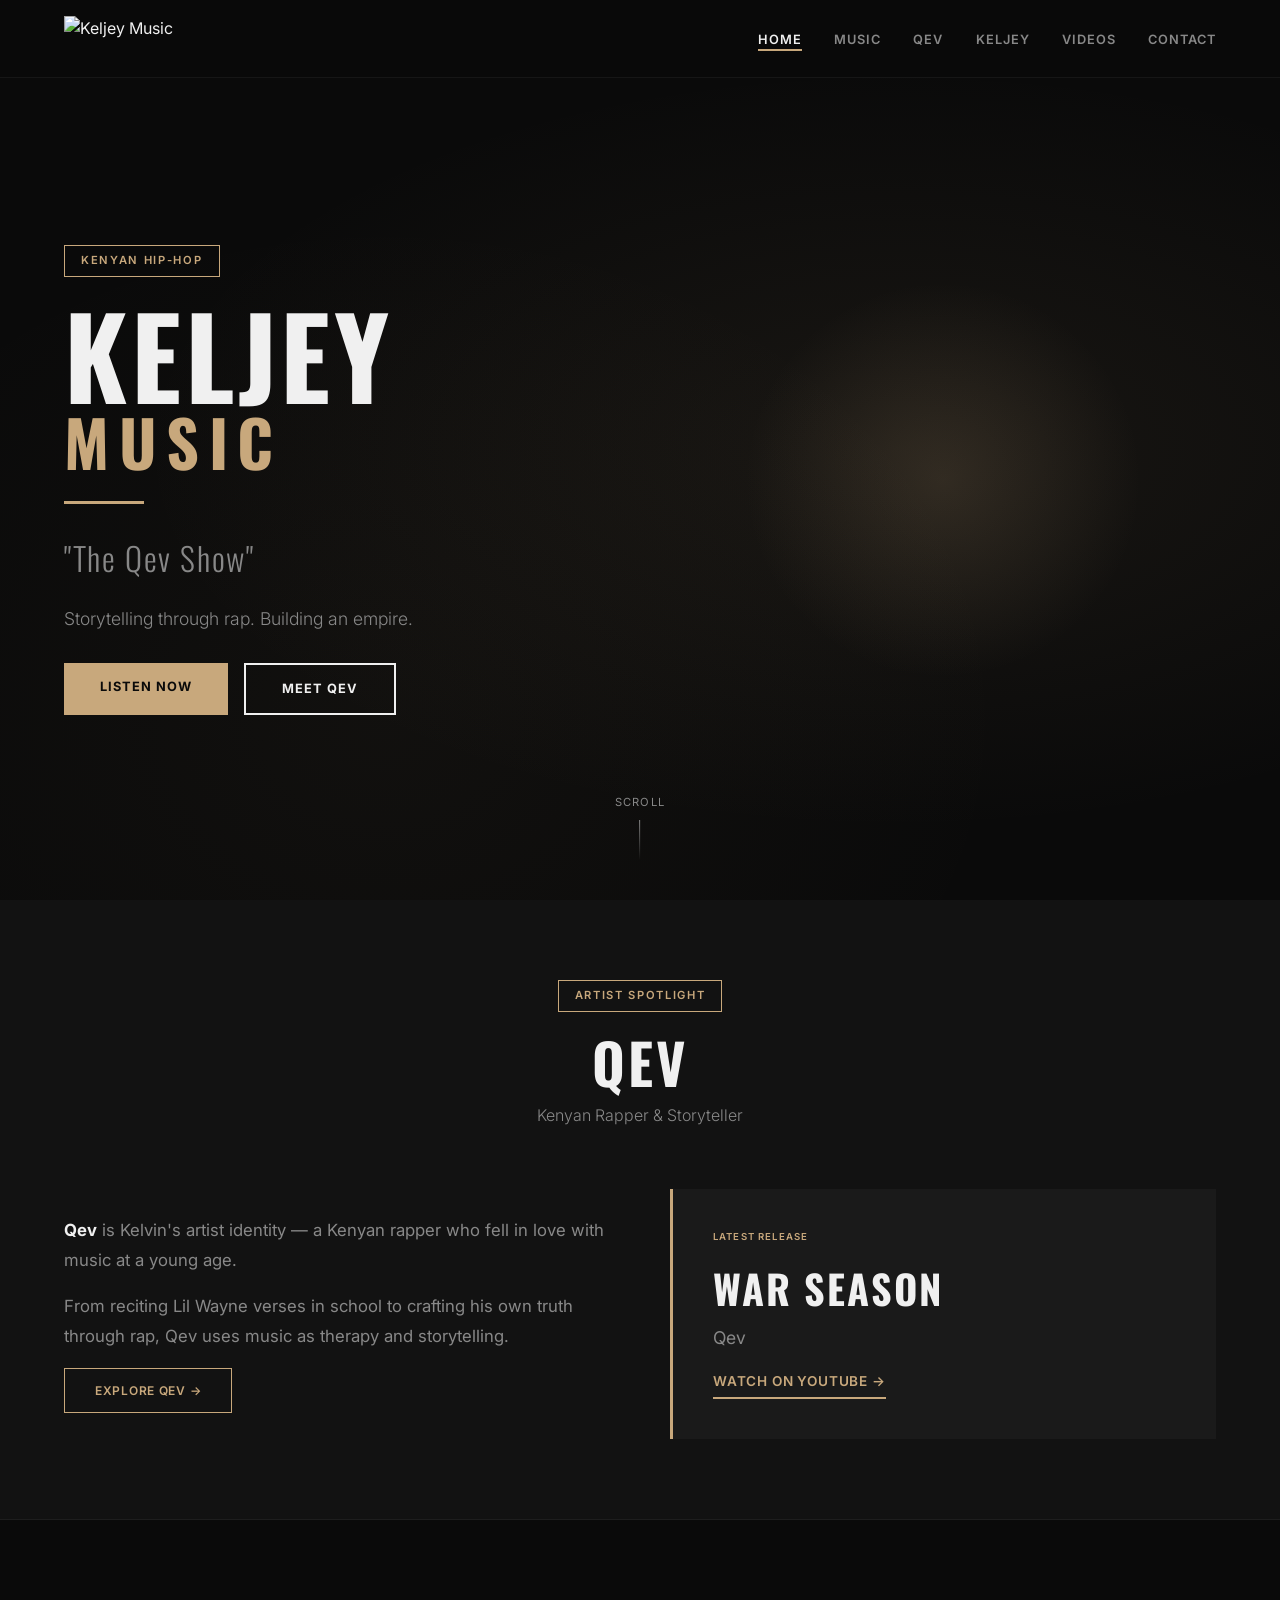
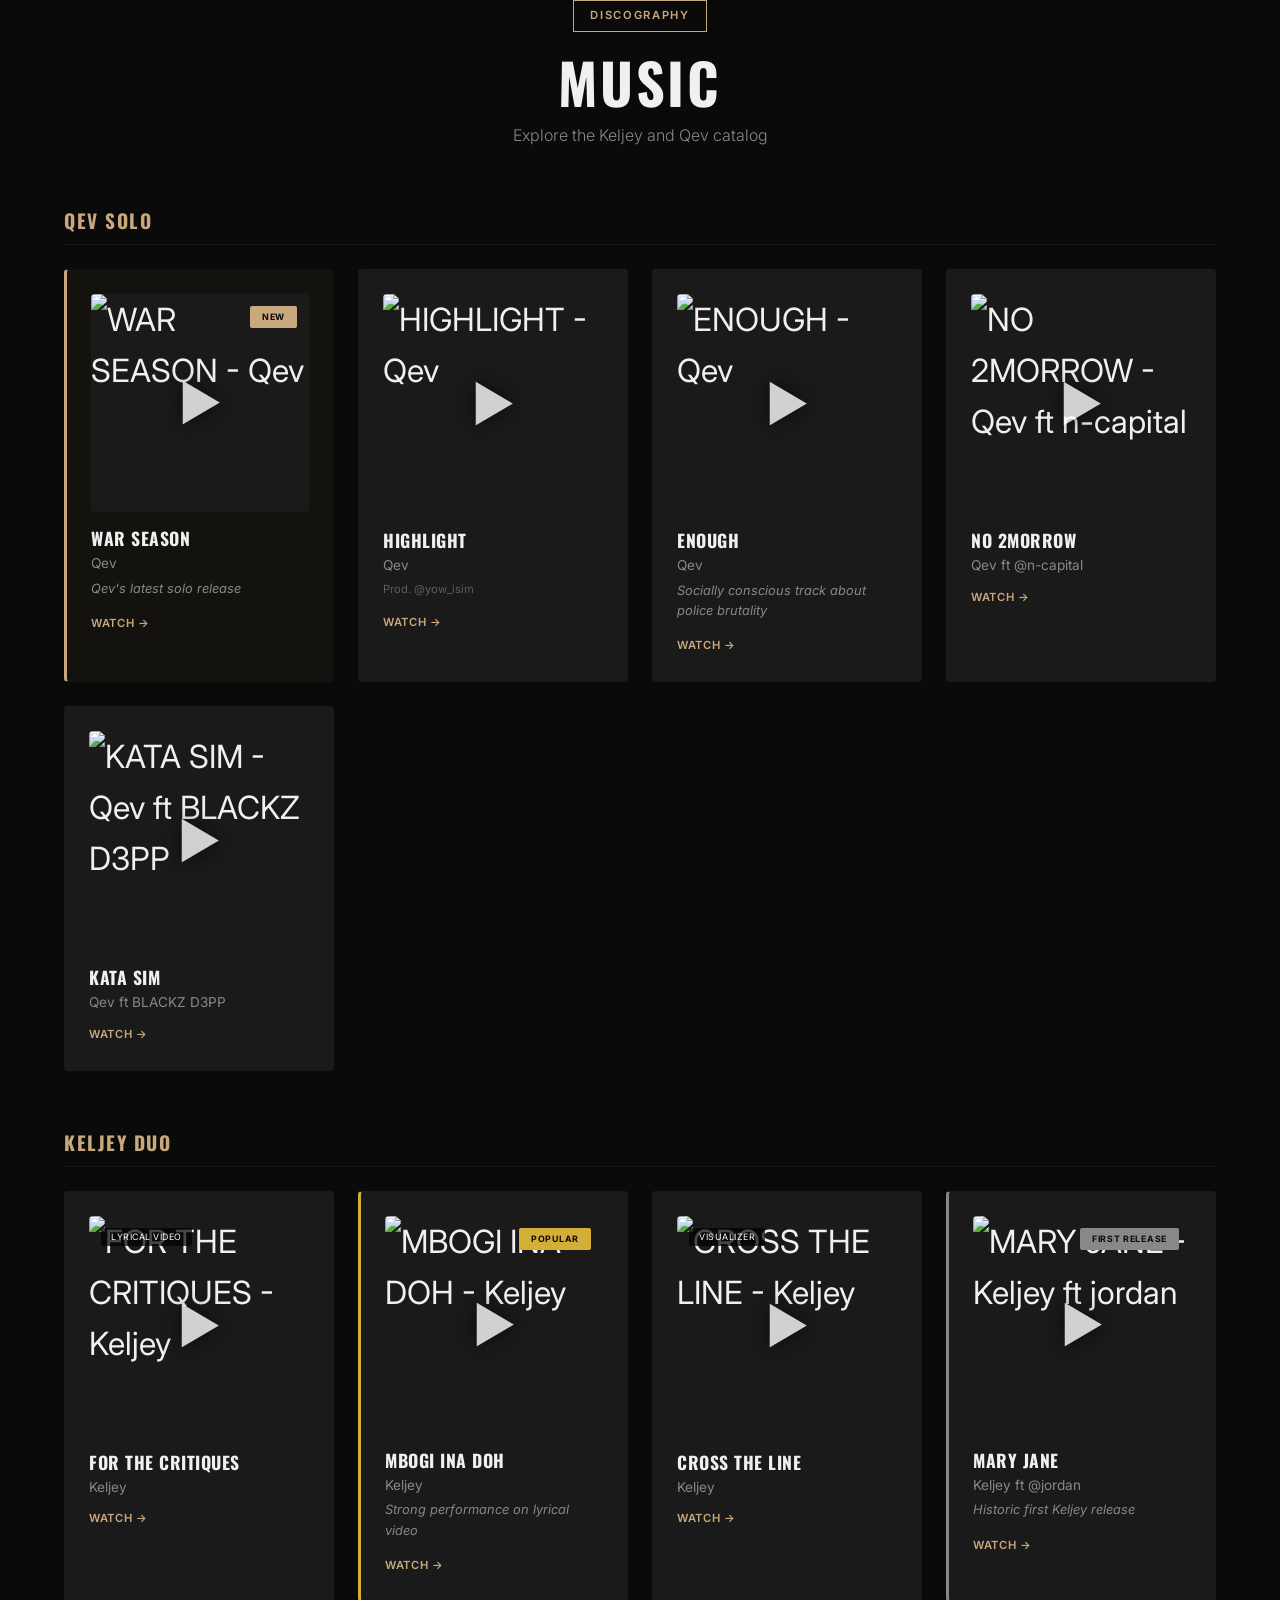
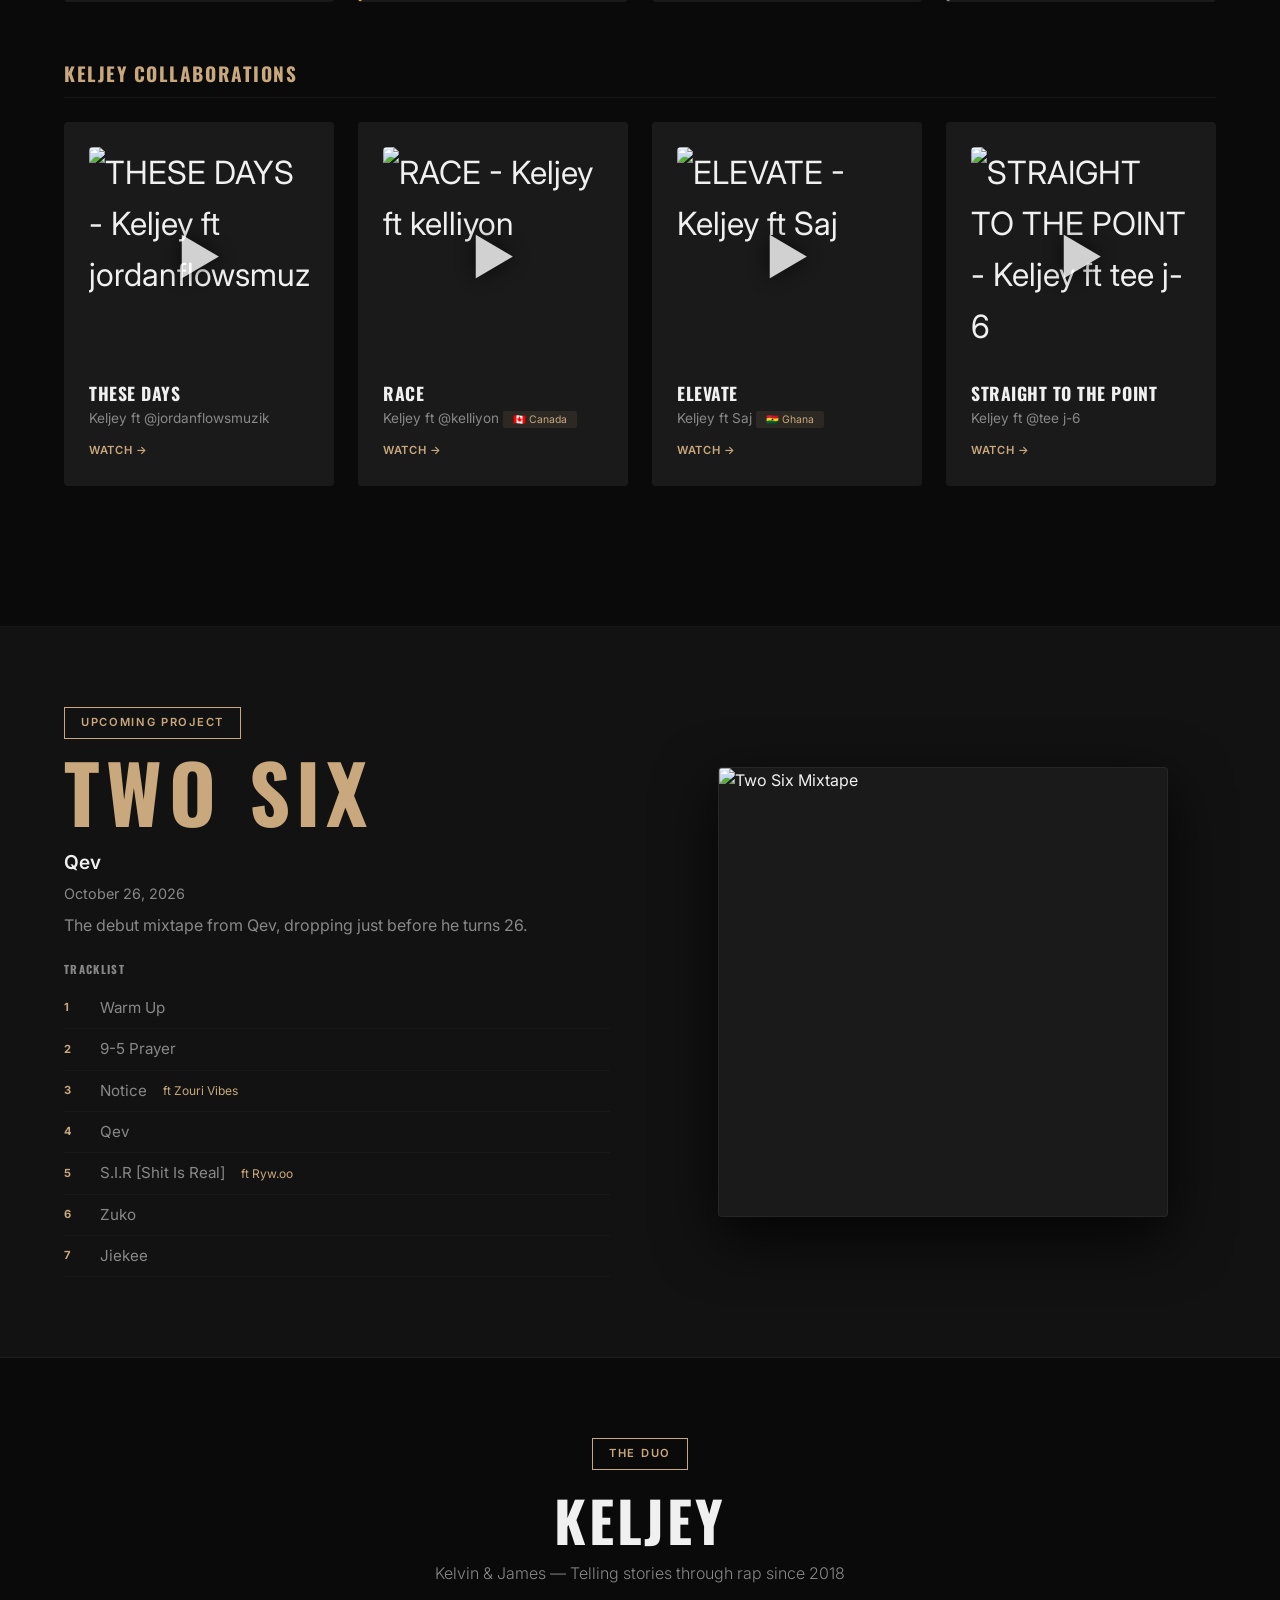
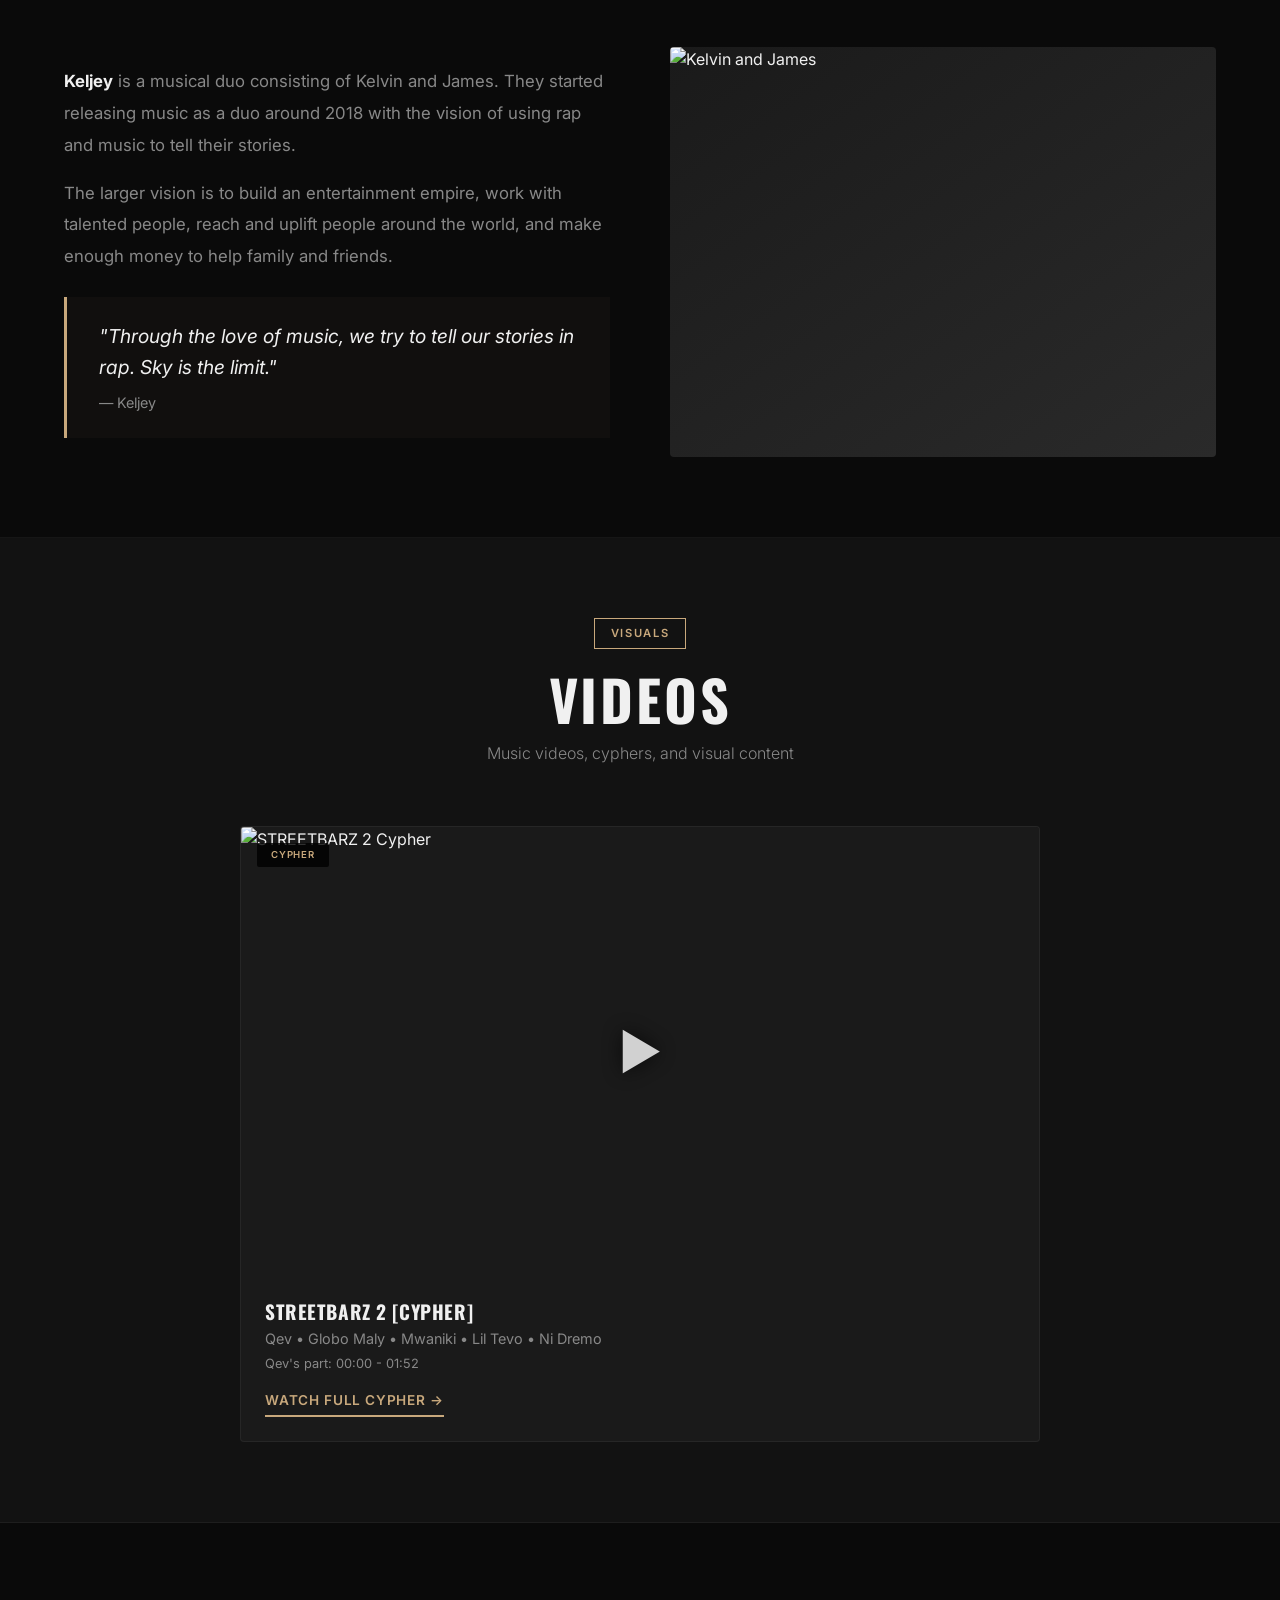
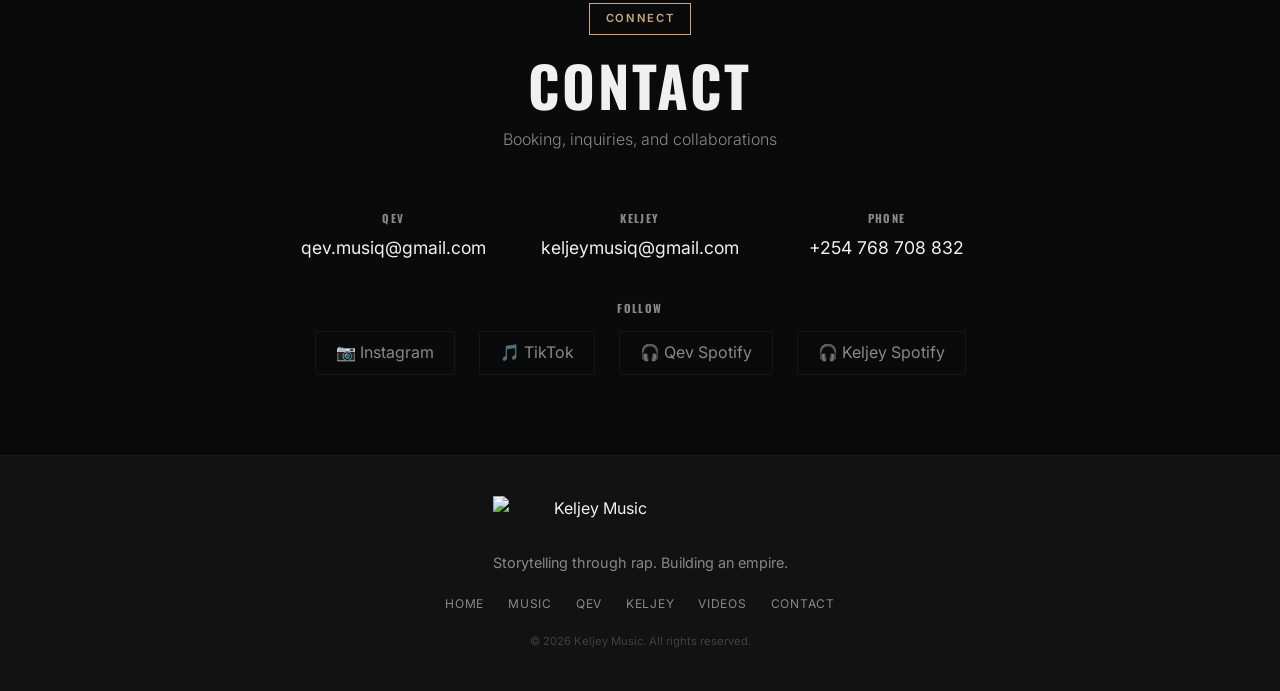
==== index.html @ c1f77cf1 "Fix all image paths with correct filenames" ====
<!DOCTYPE html>
<html lang="en">
<head>
    <meta charset="UTF-8">
    <meta name="viewport" content="width=device-width, initial-scale=1.0">
    <title>Keljey Music — Kenyan Hip-Hop Duo | Official Website</title>
    <meta name="description" content="Keljey Music is a Kenyan hip-hop duo telling stories through rap. Discover Qev, Two Six mixtape, music videos, and the official Keljey catalog.">
    <link rel="canonical" href="https://keljeymusic.com/">
    <meta property="og:title" content="Keljey Music — Kenyan Hip-Hop Duo">
    <meta property="og:description" content="Official website of Keljey Music. Discover Qev, Two Six, and the Keljey catalog.">
    <meta property="og:url" content="https://keljeymusic.com/">
    <meta property="og:type" content="website">
    <meta property="og:site_name" content="Keljey Music">
    <meta name="twitter:card" content="summary_large_image">
    <meta name="twitter:title" content="Keljey Music — Kenyan Hip-Hop Duo">
    <meta name="twitter:description" content="Official website of Keljey Music. Discover Qev, Two Six, and the Keljey catalog.">
    <script type="application/ld+json">
    {
        "@context": "https://schema.org",
        "@type": "MusicGroup",
        "name": "Keljey",
        "description": "Kenyan musical duo telling stories through rap music.",
        "member": [
            {
                "@type": "Person",
                "name": "Qev",
                "url": "https://keljeymusic.com/qev/"
            }
        ],
        "url": "https://keljeymusic.com/",
        "sameAs": [
            "https://www.instagram.com/thatskel.vin/",
            "https://www.tiktok.com/@thats.qev"
        ],
        "genre": ["Hip-Hop", "Rap"],
        "foundingDate": "2018",
        "foundingLocation": "Kenya"
    }
    </script>
    <link rel="stylesheet" href="css/style.css">
    <link rel="preconnect" href="https://fonts.googleapis.com">
    <link rel="preconnect" href="https://fonts.gstatic.com" crossorigin>
    <link href="https://fonts.googleapis.com/css2?family=Inter:wght@400;600;700;800;900&family=Oswald:wght@400;600;700&display=swap" rel="stylesheet">
    <style>
        .music-artwork {
            position: relative;
            overflow: hidden;
            aspect-ratio: 1;
            background: var(--dark-gray);
            border-radius: 4px;
        }
        .music-artwork img {
            width: 100%;
            height: 100%;
            object-fit: cover;
            display: block;
        }
        .music-artwork .play-overlay {
            position: absolute;
            top: 50%;
            left: 50%;
            transform: translate(-50%, -50%);
            font-size: 3rem;
            color: white;
            opacity: 0.8;
            text-shadow: 0 0 20px rgba(0,0,0,0.8);
            transition: opacity 0.3s;
            pointer-events: none;
        }
        .music-item:hover .play-overlay {
            opacity: 1;
        }
        .music-item .tag-on-image {
            position: absolute;
            top: 12px;
            left: 12px;
            background: rgba(0,0,0,0.7);
            color: #fff;
            padding: 2px 10px;
            font-size: 0.55rem;
            border-radius: 2px;
            text-transform: uppercase;
            letter-spacing: 0.06em;
        }
        .music-artwork .badge {
            position: absolute;
            top: 12px;
            right: 12px;
            font-size: 0.55rem;
            text-transform: uppercase;
            letter-spacing: 0.08em;
            padding: 4px 12px;
            font-weight: 700;
            border-radius: 2px;
        }
        .badge-new { background: var(--accent); color: var(--black); }
        .badge-popular { background: var(--gold); color: var(--black); }
        .badge-historic { background: var(--light-gray); color: var(--black); }
        .video-thumbnail {
            position: relative;
            aspect-ratio: 16/9;
            overflow: hidden;
            background: var(--dark-gray);
        }
        .video-thumbnail img {
            width: 100%;
            height: 100%;
            object-fit: cover;
            display: block;
        }
        .video-thumbnail .play-icon {
            position: absolute;
            top: 50%;
            left: 50%;
            transform: translate(-50%, -50%);
            font-size: 3rem;
            color: white;
            opacity: 0.8;
            text-shadow: 0 0 20px rgba(0,0,0,0.8);
        }
        .logo-image {
            height: 45px;
            max-width: 200px;
            object-fit: contain;
        }
        .footer-logo {
            height: 45px;
            max-width: 200px;
            object-fit: contain;
            margin-bottom: 10px;
        }
        .photo-fit {
            width: 100%;
            height: 100%;
            object-fit: cover;
            display: block;
        }
        .artwork-cover {
            width: 100%;
            height: 100%;
            object-fit: cover;
            display: block;
        }
    </style>
</head>
<body>
    <nav class="main-nav" role="navigation" aria-label="Main navigation">
        <div class="nav-container">
            <div class="nav-logo">
                <a href="/" aria-label="Keljey Music Home">
                    <img src="assets/images/1000023538.jpg" alt="Keljey Music" class="logo-image">
                </a>
            </div>
            <button class="nav-toggle" aria-label="Toggle navigation menu" aria-expanded="false">
                <span class="hamburger"></span>
            </button>
            <ul class="nav-menu">
                <li><a href="/" class="active">Home</a></li>
                <li><a href="#music">Music</a></li>
                <li><a href="qev/">Qev</a></li>
                <li><a href="#keljey">Keljey</a></li>
                <li><a href="#videos">Videos</a></li>
                <li><a href="#contact">Contact</a></li>
            </ul>
        </div>
    </nav>

    <section class="hero" id="home">
        <div class="hero-content">
            <div class="hero-text">
                <div class="hero-badge">KENYAN HIP-HOP</div>
                <h1 class="hero-title">
                    <span class="highlight">KELJEY</span>
                    <span class="hero-sub">MUSIC</span>
                </h1>
                <div class="hero-divider"></div>
                <p class="hero-tagline">"The Qev Show"</p>
                <p class="hero-description">Storytelling through rap. Building an empire.</p>
                <div class="hero-cta">
                    <a href="#music" class="btn-primary">Listen Now</a>
                    <a href="qev/" class="btn-secondary">Meet Qev</a>
                </div>
            </div>
            <div class="hero-visual">
                <div class="hero-glow"></div>
            </div>
        </div>
        <div class="hero-scroll">
            <span>Scroll</span>
            <div class="scroll-line"></div>
        </div>
    </section>

    <section class="section qev-intro" id="qev-intro">
        <div class="container">
            <div class="section-header">
                <span class="section-tag">Artist Spotlight</span>
                <h2>Qev</h2>
                <p class="section-subtitle">Kenyan Rapper & Storyteller</p>
            </div>
            <div class="qev-grid">
                <div class="qev-info">
                    <div class="qev-bio">
                        <p><strong>Qev</strong> is Kelvin's artist identity — a Kenyan rapper who fell in love with music at a young age.</p>
                        <p>From reciting Lil Wayne verses in school to crafting his own truth through rap, Qev uses music as therapy and storytelling.</p>
                        <a href="qev/" class="btn-outline">Explore Qev →</a>
                    </div>
                </div>
                <div class="qev-highlight">
                    <div class="latest-release-badge">Latest Release</div>
                    <div class="release-card">
                        <div class="release-title">WAR SEASON</div>
                        <div class="release-artist">Qev</div>
                        <a href="https://youtu.be/y8o4rkkMbqg?si=Bnepzq2V4LXeXHEO" target="_blank" rel="noopener noreferrer" class="btn-watch">Watch on YouTube →</a>
                    </div>
                </div>
            </div>
        </div>
    </section>

    <section class="section music-catalogue" id="music">
        <div class="container">
            <div class="section-header">
                <span class="section-tag">Discography</span>
                <h2>Music</h2>
                <p class="section-subtitle">Explore the Keljey and Qev catalog</p>
            </div>

            <!-- Qev Solo -->
            <div class="music-section">
                <h3 class="music-category">Qev Solo</h3>
                <div class="music-grid">

                    <div class="music-item featured">
                        <div class="music-artwork">
                            <img src="https://img.youtube.com/vi/y8o4rkkMbqg/0.jpg" alt="WAR SEASON - Qev">
                            <span class="badge badge-new">NEW</span>
                            <div class="play-overlay">▶</div>
                        </div>
                        <div class="music-info">
                            <h4>WAR SEASON</h4>
                            <p class="artist">Qev</p>
                            <p class="note">Qev's latest solo release</p>
                            <a href="https://youtu.be/y8o4rkkMbqg?si=Bnepzq2V4LXeXHEO" target="_blank" rel="noopener noreferrer" class="music-link">Watch →</a>
                        </div>
                    </div>

                    <div class="music-item">
                        <div class="music-artwork">
                            <img src="https://img.youtube.com/vi/hDiC22xN50c/0.jpg" alt="HIGHLIGHT - Qev">
                            <div class="play-overlay">▶</div>
                        </div>
                        <div class="music-info">
                            <h4>HIGHLIGHT</h4>
                            <p class="artist">Qev</p>
                            <p class="producer">Prod. @yow_isim</p>
                            <a href="https://youtu.be/hDiC22xN50c?si=8hSWCGb96acB3dKc" target="_blank" rel="noopener noreferrer" class="music-link">Watch →</a>
                        </div>
                    </div>

                    <div class="music-item">
                        <div class="music-artwork">
                            <img src="https://img.youtube.com/vi/WmF27F7JRmg/0.jpg" alt="ENOUGH - Qev">
                            <div class="play-overlay">▶</div>
                        </div>
                        <div class="music-info">
                            <h4>ENOUGH</h4>
                            <p class="artist">Qev</p>
                            <p class="note">Socially conscious track about police brutality</p>
                            <a href="https://youtu.be/WmF27F7JRmg?si=lA7NXHeOxd7rlZ6d" target="_blank" rel="noopener noreferrer" class="music-link">Watch →</a>
                        </div>
                    </div>

                    <div class="music-item">
                        <div class="music-artwork">
                            <img src="https://img.youtube.com/vi/-MJWJr7Y9s0/0.jpg" alt="NO 2MORROW - Qev ft n-capital">
                            <div class="play-overlay">▶</div>
                        </div>
                        <div class="music-info">
                            <h4>NO 2MORROW</h4>
                            <p class="artist">Qev ft @n-capital</p>
                            <a href="https://youtu.be/-MJWJr7Y9s0?si=E8uwTP_WQvjxN9YJ" target="_blank" rel="noopener noreferrer" class="music-link">Watch →</a>
                        </div>
                    </div>

                    <div class="music-item">
                        <div class="music-artwork">
                            <img src="https://img.youtube.com/vi/oUHe5lksZMc/0.jpg" alt="KATA SIM - Qev ft BLACKZ D3PP">
                            <div class="play-overlay">▶</div>
                        </div>
                        <div class="music-info">
                            <h4>KATA SIM</h4>
                            <p class="artist">Qev ft BLACKZ D3PP</p>
                            <a href="https://youtu.be/oUHe5lksZMc?si=hPF_yn6NXdjuBe_B" target="_blank" rel="noopener noreferrer" class="music-link">Watch →</a>
                        </div>
                    </div>
                </div>
            </div>

            <!-- Keljey Duo -->
            <div class="music-section">
                <h3 class="music-category">Keljey Duo</h3>
                <div class="music-grid">

                    <div class="music-item">
                        <div class="music-artwork">
                            <img src="https://img.youtube.com/vi/1_OsVxKasPo/0.jpg" alt="FOR THE CRITIQUES - Keljey">
                            <span class="tag-on-image">Lyrical Video</span>
                            <div class="play-overlay">▶</div>
                        </div>
                        <div class="music-info">
                            <h4>FOR THE CRITIQUES</h4>
                            <p class="artist">Keljey</p>
                            <a href="https://youtu.be/1_OsVxKasPo?si=8EjPUJPyHNtR114M" target="_blank" rel="noopener noreferrer" class="music-link">Watch →</a>
                        </div>
                    </div>

                    <div class="music-item popular">
                        <div class="music-artwork">
                            <img src="https://img.youtube.com/vi/3hCjMI9VdQI/0.jpg" alt="MBOGI INA DOH - Keljey">
                            <span class="badge badge-popular">Popular</span>
                            <div class="play-overlay">▶</div>
                        </div>
                        <div class="music-info">
                            <h4>MBOGI INA DOH</h4>
                            <p class="artist">Keljey</p>
                            <p class="note">Strong performance on lyrical video</p>
                            <a href="https://youtu.be/3hCjMI9VdQI?si=5LHUxyscHiM3NiJL" target="_blank" rel="noopener noreferrer" class="music-link">Watch →</a>
                        </div>
                    </div>

                    <div class="music-item">
                        <div class="music-artwork">
                            <img src="https://img.youtube.com/vi/bw0OYoYA_bQ/0.jpg" alt="CROSS THE LINE - Keljey">
                            <span class="tag-on-image">Visualizer</span>
                            <div class="play-overlay">▶</div>
                        </div>
                        <div class="music-info">
                            <h4>CROSS THE LINE</h4>
                            <p class="artist">Keljey</p>
                            <a href="https://youtu.be/bw0OYoYA_bQ?si=kWFAwG7ierNy4Oat" target="_blank" rel="noopener noreferrer" class="music-link">Watch →</a>
                        </div>
                    </div>

                    <div class="music-item historic">
                        <div class="music-artwork">
                            <img src="https://img.youtube.com/vi/AHFCEgtGrIw/0.jpg" alt="MARY JANE - Keljey ft jordan">
                            <span class="badge badge-historic">First Release</span>
                            <div class="play-overlay">▶</div>
                        </div>
                        <div class="music-info">
                            <h4>MARY JANE</h4>
                            <p class="artist">Keljey ft @jordan</p>
                            <p class="note">Historic first Keljey release</p>
                            <a href="https://youtu.be/AHFCEgtGrIw?si=dpLFVljAsQq585ro" target="_blank" rel="noopener noreferrer" class="music-link">Watch →</a>
                        </div>
                    </div>
                </div>
            </div>

            <!-- Keljey Collaborations -->
            <div class="music-section">
                <h3 class="music-category">Keljey Collaborations</h3>
                <div class="music-grid">

                    <div class="music-item">
                        <div class="music-artwork">
                            <img src="https://img.youtube.com/vi/wKCgLN5GJM0/0.jpg" alt="THESE DAYS - Keljey ft jordanflowsmuzik">
                            <div class="play-overlay">▶</div>
                        </div>
                        <div class="music-info">
                            <h4>THESE DAYS</h4>
                            <p class="artist">Keljey ft @jordanflowsmuzik</p>
                            <a href="https://youtu.be/wKCgLN5GJM0?si=tSAGQvgSlFEGB8lJ" target="_blank" rel="noopener noreferrer" class="music-link">Watch →</a>
                        </div>
                    </div>

                    <div class="music-item">
                        <div class="music-artwork">
                            <img src="https://img.youtube.com/vi/RRFUtdnwHwE/0.jpg" alt="RACE - Keljey ft kelliyon">
                            <div class="play-overlay">▶</div>
                        </div>
                        <div class="music-info">
                            <h4>RACE</h4>
                            <p class="artist">Keljey ft @kelliyon <span class="collab-tag">🇨🇦 Canada</span></p>
                            <a href="https://youtu.be/RRFUtdnwHwE?si=IHpzbiN_f9sUp-VW" target="_blank" rel="noopener noreferrer" class="music-link">Watch →</a>
                        </div>
                    </div>

                    <div class="music-item">
                        <div class="music-artwork">
                            <img src="https://img.youtube.com/vi/uwgUDkV2Qpw/0.jpg" alt="ELEVATE - Keljey ft Saj">
                            <div class="play-overlay">▶</div>
                        </div>
                        <div class="music-info">
                            <h4>ELEVATE</h4>
                            <p class="artist">Keljey ft Saj <span class="collab-tag">🇬🇭 Ghana</span></p>
                            <a href="https://youtu.be/uwgUDkV2Qpw?si=GgEwFOYXAkPeg0XF" target="_blank" rel="noopener noreferrer" class="music-link">Watch →</a>
                        </div>
                    </div>

                    <div class="music-item">
                        <div class="music-artwork">
                            <img src="https://img.youtube.com/vi/CgCWqntjNZQ/0.jpg" alt="STRAIGHT TO THE POINT - Keljey ft tee j-6">
                            <div class="play-overlay">▶</div>
                        </div>
                        <div class="music-info">
                            <h4>STRAIGHT TO THE POINT</h4>
                            <p class="artist">Keljey ft @tee j-6</p>
                            <a href="https://youtu.be/CgCWqntjNZQ?si=4XIZq-w5c-JZG9ru" target="_blank" rel="noopener noreferrer" class="music-link">Watch →</a>
                        </div>
                    </div>
                </div>
            </div>
        </div>
    </section>

    <section class="section two-six" id="two-six">
        <div class="container">
            <div class="two-six-container">
                <div class="two-six-content">
                    <span class="section-tag">Upcoming Project</span>
                    <h2>TWO SIX</h2>
                    <div class="two-six-meta">
                        <p class="artist-name">Qev</p>
                        <p class="release-date">October 26, 2026</p>
                        <p class="release-desc">The debut mixtape from Qev, dropping just before he turns 26.</p>
                    </div>
                    <div class="tracklist">
                        <h4>Tracklist</h4>
                        <ol>
                            <li>Warm Up</li>
                            <li>9-5 Prayer</li>
                            <li>Notice <span class="feature">ft Zouri Vibes</span></li>
                            <li>Qev</li>
                            <li>S.I.R [Shit Is Real] <span class="feature">ft Ryw.oo</span></li>
                            <li>Zuko</li>
                            <li>Jiekee</li>
                        </ol>
                    </div>
                </div>
                <div class="two-six-artwork">
                    <div class="artwork-frame">
                        <img src="assets/images/1000455770.png" alt="Two Six Mixtape" class="artwork-cover">
                    </div>
                </div>
            </div>
        </div>
    </section>

    <section class="section keljey-story" id="keljey">
        <div class="container">
            <div class="section-header">
                <span class="section-tag">The Duo</span>
                <h2>Keljey</h2>
                <p class="section-subtitle">Kelvin & James — Telling stories through rap since 2018</p>
            </div>
            <div class="story-grid">
                <div class="story-text">
                    <p><strong>Keljey</strong> is a musical duo consisting of Kelvin and James. They started releasing music as a duo around 2018 with the vision of using rap and music to tell their stories.</p>
                    <p>The larger vision is to build an entertainment empire, work with talented people, reach and uplift people around the world, and make enough money to help family and friends.</p>
                    <div class="story-quote">
                        <blockquote>"Through the love of music, we try to tell our stories in rap. Sky is the limit."</blockquote>
                        <cite>— Keljey</cite>
                    </div>
                </div>
                <div class="story-visual">
                    <div class="photo-placeholder" style="overflow:hidden;border-radius:4px;">
                        <img src="assets/images/1000032856.jpg" alt="Kelvin and James" class="photo-fit">
                    </div>
                </div>
            </div>
        </div>
    </section>

    <section class="section videos" id="videos">
        <div class="container">
            <div class="section-header">
                <span class="section-tag">Visuals</span>
                <h2>Videos</h2>
                <p class="section-subtitle">Music videos, cyphers, and visual content</p>
            </div>
            <div class="video-grid">
                <div class="video-card featured-video">
                    <div class="video-thumbnail">
                        <img src="https://img.youtube.com/vi/J2DoXWEp1kQ/0.jpg" alt="STREETBARZ 2 Cypher">
                        <div class="play-icon">▶</div>
                        <span class="video-type">Cypher</span>
                    </div>
                    <div class="video-info">
                        <h4>STREETBARZ 2 [CYPHER]</h4>
                        <p class="video-artists">Qev • Globo Maly • Mwaniki • Lil Tevo • Ni Dremo</p>
                        <p class="video-time">Qev's part: 00:00 - 01:52</p>
                        <a href="https://youtu.be/J2DoXWEp1kQ?si=lqPXUby89jafCzu5" target="_blank" rel="noopener noreferrer" class="btn-watch">Watch Full Cypher →</a>
                    </div>
                </div>
            </div>
        </div>
    </section>

    <section class="section contact" id="contact">
        <div class="container">
            <div class="section-header">
                <span class="section-tag">Connect</span>
                <h2>Contact</h2>
                <p class="section-subtitle">Booking, inquiries, and collaborations</p>
            </div>
            <div class="contact-grid">
                <div class="contact-item">
                    <h4>Qev</h4>
                    <p><a href="mailto:qev.musiq@gmail.com">qev.musiq@gmail.com</a></p>
                </div>
                <div class="contact-item">
                    <h4>Keljey</h4>
                    <p><a href="mailto:keljeymusiq@gmail.com">keljeymusiq@gmail.com</a></p>
                </div>
                <div class="contact-item">
                    <h4>Phone</h4>
                    <p><a href="tel:+254768708832">+254 768 708 832</a></p>
                </div>
            </div>
            <div class="social-links">
                <h4>Follow</h4>
                <div class="social-icons">
                    <a href="https://www.instagram.com/thatskel.vin/" target="_blank" rel="noopener noreferrer" class="social-link">📷 Instagram</a>
                    <a href="https://www.tiktok.com/@thats.qev" target="_blank" rel="noopener noreferrer" class="social-link">🎵 TikTok</a>
                    <a href="https://open.spotify.com/user/31t4b2hhym73a2p3l3dk6mwz7pqy?si=csrkhRo4QNKHWuQ-JqtWig&utm_source=copy-link&sci=spotify%3Acard-config%3A1YLqxz0eMCJPyMFXOQYWRt" target="_blank" rel="noopener noreferrer" class="social-link">🎧 Qev Spotify</a>
                    <a href="https://open.spotify.com/user/31zf2dnjdur3dxlmayx4bv7hxifm?si=jD9JM-vZSHWtCsPQbfMREA&utm_source=copy-link&sci=spotify%3Acard-config%3A4ebHCChSU5n32jsujFdjGa" target="_blank" rel="noopener noreferrer" class="social-link">🎧 Keljey Spotify</a>
                </div>
            </div>
        </div>
    </section>

    <footer class="main-footer">
        <div class="container">
            <div class="footer-content">
                <div class="footer-brand">
                    <img src="assets/images/1000023538.jpg" alt="Keljey Music" class="footer-logo">
                    <p>Storytelling through rap. Building an empire.</p>
                </div>
                <div class="footer-links">
                    <a href="/">Home</a>
                    <a href="#music">Music</a>
                    <a href="qev/">Qev</a>
                    <a href="#keljey">Keljey</a>
                    <a href="#videos">Videos</a>
                    <a href="#contact">Contact</a>
                </div>
                <div class="footer-legal">
                    <p>&copy; 2026 Keljey Music. All rights reserved.</p>
                </div>
            </div>
        </div>
    </footer>

    <script src="js/main.js"></script>
</body>
</html>
---- css/style.css ----
* {
    margin: 0;
    padding: 0;
    box-sizing: border-box;
}
:root {
    --black: #0a0a0a;
    --dark: #121212;
    --dark-gray: #1a1a1a;
    --gray: #2a2a2a;
    --light-gray: #888;
    --white: #ffffff;
    --off-white: #f0f0f0;
    --accent: #c8a87c;
    --accent-dark: #a8885e;
    --gold: #d4af37;
    --font-primary: 'Inter', -apple-system, BlinkMacSystemFont, 'Segoe UI', sans-serif;
    --font-display: 'Oswald', 'Inter', sans-serif;
    --transition: 0.3s cubic-bezier(0.4, 0, 0.2, 1);
    --shadow: 0 20px 60px rgba(0, 0, 0, 0.8);
}
html {
    scroll-behavior: smooth;
    -webkit-font-smoothing: antialiased;
    -moz-osx-font-smoothing: grayscale;
}
body {
    font-family: var(--font-primary);
    background: var(--black);
    color: var(--off-white);
    line-height: 1.6;
    overflow-x: hidden;
}
img {
    max-width: 100%;
    height: auto;
    display: block;
}
a {
    color: var(--off-white);
    text-decoration: none;
    transition: var(--transition);
}
a:hover {
    color: var(--accent);
}
.container {
    max-width: 1200px;
    margin: 0 auto;
    padding: 0 24px;
}
.section {
    padding: 80px 0;
    border-bottom: 1px solid rgba(255, 255, 255, 0.05);
}
.section:last-of-type {
    border-bottom: none;
}
h1, h2, h3, h4, h5, h6 {
    font-family: var(--font-display);
    font-weight: 700;
    letter-spacing: 0.02em;
    line-height: 1.2;
}
h1 {
    font-size: clamp(2.5rem, 10vw, 6rem);
    text-transform: uppercase;
}
h2 {
    font-size: clamp(2rem, 6vw, 3.5rem);
    text-transform: uppercase;
    letter-spacing: 0.05em;
}
h3 {
    font-size: clamp(1.2rem, 2.5vw, 1.8rem);
    text-transform: uppercase;
    letter-spacing: 0.04em;
}
h4 {
    font-size: clamp(1rem, 1.5vw, 1.2rem);
    text-transform: uppercase;
    letter-spacing: 0.03em;
}
.section-header {
    text-align: center;
    margin-bottom: 60px;
}
.section-tag {
    display: inline-block;
    font-size: 0.7rem;
    text-transform: uppercase;
    letter-spacing: 0.15em;
    color: var(--accent);
    border: 1px solid var(--accent);
    padding: 6px 16px;
    margin-bottom: 16px;
    font-weight: 600;
}
.section-subtitle {
    font-size: 1rem;
    color: var(--light-gray);
    margin-top: 8px;
    font-weight: 300;
}
.btn-primary {
    display: inline-block;
    background: var(--accent);
    color: var(--black);
    padding: 14px 36px;
    font-weight: 700;
    text-transform: uppercase;
    letter-spacing: 0.08em;
    font-size: 0.8rem;
    border: none;
    cursor: pointer;
    transition: var(--transition);
}
.btn-primary:hover {
    background: var(--gold);
    color: var(--black);
    transform: translateY(-2px);
    box-shadow: 0 10px 30px rgba(200, 168, 124, 0.3);
}
.btn-secondary {
    display: inline-block;
    background: transparent;
    color: var(--off-white);
    padding: 14px 36px;
    font-weight: 700;
    text-transform: uppercase;
    letter-spacing: 0.08em;
    font-size: 0.8rem;
    border: 2px solid var(--off-white);
    cursor: pointer;
    transition: var(--transition);
}
.btn-secondary:hover {
    background: var(--off-white);
    color: var(--black);
    transform: translateY(-2px);
}
.btn-outline {
    display: inline-block;
    background: transparent;
    color: var(--accent);
    padding: 12px 30px;
    font-weight: 600;
    text-transform: uppercase;
    letter-spacing: 0.06em;
    font-size: 0.75rem;
    border: 1px solid var(--accent);
    cursor: pointer;
    transition: var(--transition);
}
.btn-outline:hover {
    background: var(--accent);
    color: var(--black);
}
.btn-watch {
    display: inline-block;
    color: var(--accent);
    font-weight: 600;
    font-size: 0.85rem;
    text-transform: uppercase;
    letter-spacing: 0.06em;
    border-bottom: 2px solid var(--accent);
    padding-bottom: 4px;
    transition: var(--transition);
}
.btn-watch:hover {
    color: var(--gold);
    border-color: var(--gold);
    transform: translateX(4px);
}
.btn-watch-small {
    display: inline-block;
    color: var(--light-gray);
    font-weight: 600;
    font-size: 0.75rem;
    text-transform: uppercase;
    letter-spacing: 0.06em;
    transition: var(--transition);
}
.btn-watch-small:hover {
    color: var(--accent);
    transform: translateX(4px);
}
.main-nav {
    position: fixed;
    top: 0;
    left: 0;
    width: 100%;
    z-index: 1000;
    background: rgba(10, 10, 10, 0.95);
    backdrop-filter: blur(20px);
    -webkit-backdrop-filter: blur(20px);
    border-bottom: 1px solid rgba(255, 255, 255, 0.05);
    padding: 16px 0;
    transition: var(--transition);
}
.main-nav.scrolled {
    padding: 10px 0;
    background: rgba(10, 10, 10, 0.98);
}
.nav-container {
    max-width: 1200px;
    margin: 0 auto;
    padding: 0 24px;
    display: flex;
    justify-content: space-between;
    align-items: center;
}
.logo-placeholder {
    font-family: var(--font-display);
    font-size: 1.5rem;
    font-weight: 800;
    color: var(--off-white);
    letter-spacing: 0.1em;
}
.logo-placeholder .accent {
    color: var(--accent);
}
.nav-menu {
    display: flex;
    list-style: none;
    gap: 32px;
    align-items: center;
}
.nav-menu a {
    font-size: 0.8rem;
    text-transform: uppercase;
    letter-spacing: 0.08em;
    font-weight: 600;
    color: var(--light-gray);
    position: relative;
    padding-bottom: 4px;
}
.nav-menu a::after {
    content: '';
    position: absolute;
    bottom: 0;
    left: 0;
    width: 0;
    height: 2px;
    background: var(--accent);
    transition: var(--transition);
}
.nav-menu a:hover::after,
.nav-menu a.active::after {
    width: 100%;
}
.nav-menu a.active {
    color: var(--off-white);
}
.nav-toggle {
    display: none;
    background: none;
    border: none;
    cursor: pointer;
    padding: 8px;
}
.hamburger {
    display: block;
    width: 28px;
    height: 2px;
    background: var(--off-white);
    position: relative;
    transition: var(--transition);
}
.hamburger::before,
.hamburger::after {
    content: '';
    position: absolute;
    width: 28px;
    height: 2px;
    background: var(--off-white);
    transition: var(--transition);
}
.hamburger::before {
    top: -8px;
}
.hamburger::after {
    bottom: -8px;
}
.nav-toggle.active .hamburger {
    background: transparent;
}
.nav-toggle.active .hamburger::before {
    transform: rotate(45deg);
    top: 0;
}
.nav-toggle.active .hamburger::after {
    transform: rotate(-45deg);
    bottom: 0;
}
.hero {
    min-height: 100vh;
    display: flex;
    align-items: center;
    position: relative;
    padding: 120px 0 60px;
    background: var(--black);
    overflow: hidden;
}
.hero::before {
    content: '';
    position: absolute;
    top: 0;
    left: 0;
    width: 100%;
    height: 100%;
    background: radial-gradient(ellipse at 70% 50%, rgba(200, 168, 124, 0.08) 0%, transparent 60%), radial-gradient(ellipse at 30% 80%, rgba(200, 168, 124, 0.04) 0%, transparent 50%);
    pointer-events: none;
}
.hero-content {
    max-width: 1200px;
    margin: 0 auto;
    padding: 0 24px;
    display: grid;
    grid-template-columns: 1fr 1fr;
    gap: 60px;
    align-items: center;
    position: relative;
    z-index: 1;
    width: 100%;
}
.hero-text {
    display: flex;
    flex-direction: column;
    gap: 20px;
}
.hero-badge {
    font-size: 0.7rem;
    text-transform: uppercase;
    letter-spacing: 0.15em;
    color: var(--accent);
    border: 1px solid var(--accent);
    display: inline-block;
    padding: 6px 16px;
    width: fit-content;
    font-weight: 600;
}
.hero-title {
    font-family: var(--font-display);
    font-weight: 900;
    text-transform: uppercase;
    line-height: 1;
}
.hero-title .highlight {
    display: block;
    font-size: clamp(3rem, 12vw, 7rem);
    color: var(--off-white);
    letter-spacing: 0.03em;
}
.hero-title .hero-sub {
    display: block;
    font-size: clamp(2rem, 6vw, 4rem);
    color: var(--accent);
    letter-spacing: 0.15em;
}
.hero-divider {
    width: 80px;
    height: 3px;
    background: var(--accent);
    margin: 8px 0;
}
.hero-tagline {
    font-family: var(--font-display);
    font-size: clamp(1.2rem, 3vw, 2rem);
    color: var(--light-gray);
    letter-spacing: 0.05em;
    font-weight: 300;
}
.hero-description {
    font-size: 1.1rem;
    color: var(--light-gray);
    max-width: 500px;
    font-weight: 300;
    line-height: 1.8;
}
.hero-cta {
    display: flex;
    gap: 16px;
    flex-wrap: wrap;
    margin-top: 8px;
}
.hero-visual {
    display: flex;
    justify-content: center;
    align-items: center;
    position: relative;
}
.hero-glow {
    width: 400px;
    height: 400px;
    border-radius: 50%;
    background: radial-gradient(circle, rgba(200, 168, 124, 0.15) 0%, transparent 70%);
    animation: pulse 4s ease-in-out infinite;
}
@keyframes pulse {
    0%, 100% { transform: scale(1); opacity: 0.5; }
    50% { transform: scale(1.1); opacity: 1; }
}
.hero-scroll {
    position: absolute;
    bottom: 40px;
    left: 50%;
    transform: translateX(-50%);
    display: flex;
    flex-direction: column;
    align-items: center;
    gap: 8px;
    color: var(--light-gray);
    font-size: 0.7rem;
    text-transform: uppercase;
    letter-spacing: 0.1em;
}
.scroll-line {
    width: 1px;
    height: 40px;
    background: linear-gradient(to bottom, var(--light-gray), transparent);
    animation: scrollLine 2s ease-in-out infinite;
}
@keyframes scrollLine {
    0%, 100% { transform: scaleY(0.3); opacity: 0.3; }
    50% { transform: scaleY(1); opacity: 1; }
}
.qev-intro {
    background: var(--dark);
}
.qev-grid {
    display: grid;
    grid-template-columns: 1fr 1fr;
    gap: 60px;
    align-items: center;
}
.qev-info p {
    margin-bottom: 16px;
    color: var(--light-gray);
    font-size: 1.05rem;
    line-height: 1.8;
}
.qev-info strong {
    color: var(--off-white);
}
.qev-highlight {
    background: var(--dark-gray);
    padding: 40px;
    border-left: 3px solid var(--accent);
}
.latest-release-badge {
    font-size: 0.6rem;
    text-transform: uppercase;
    letter-spacing: 0.12em;
    color: var(--accent);
    margin-bottom: 12px;
    font-weight: 600;
}
.release-card .release-title {
    font-family: var(--font-display);
    font-size: 2.5rem;
    font-weight: 700;
    color: var(--off-white);
    letter-spacing: 0.05em;
}
.release-card .release-artist {
    color: var(--light-gray);
    font-size: 1.1rem;
    margin: 4px 0 16px;
}
.music-catalogue {
    background: var(--black);
}
.music-section {
    margin-bottom: 60px;
}
.music-category {
    font-family: var(--font-display);
    font-size: 1.2rem;
    text-transform: uppercase;
    letter-spacing: 0.08em;
    color: var(--accent);
    margin-bottom: 24px;
    padding-bottom: 12px;
    border-bottom: 1px solid rgba(255, 255, 255, 0.05);
}
.music-grid {
    display: grid;
    grid-template-columns: repeat(auto-fill, minmax(260px, 1fr));
    gap: 24px;
}
.music-item {
    background: var(--dark-gray);
    padding: 24px;
    transition: var(--transition);
    border-radius: 4px;
    border: 1px solid transparent;
}
.music-item:hover {
    transform: translateY(-4px);
    border-color: rgba(200, 168, 124, 0.2);
    box-shadow: 0 10px 40px rgba(0, 0, 0, 0.5);
}
.music-item.featured {
    border-left: 3px solid var(--accent);
    background: rgba(200, 168, 124, 0.05);
}
.music-item.popular {
    border-left: 3px solid var(--gold);
}
.music-item.historic {
    border-left: 3px solid var(--light-gray);
}
.music-artwork {
    position: relative;
    margin-bottom: 16px;
    aspect-ratio: 1;
    background: var(--gray);
    display: flex;
    align-items: center;
    justify-content: center;
    font-size: 2rem;
    border-radius: 4px;
    overflow: hidden;
}
.artwork-placeholder {
    display: flex;
    align-items: center;
    justify-content: center;
    width: 100%;
    height: 100%;
    background: linear-gradient(135deg, var(--dark-gray), var(--gray));
    font-size: 2.5rem;
}
.new-badge,
.popular-badge,
.historic-badge {
    position: absolute;
    top: 12px;
    right: 12px;
    font-size: 0.55rem;
    text-transform: uppercase;
    letter-spacing: 0.08em;
    padding: 4px 12px;
    font-weight: 700;
    border-radius: 2px;
}
.new-badge {
    background: var(--accent);
    color: var(--black);
}
.popular-badge {
    background: var(--gold);
    color: var(--black);
}
.historic-badge {
    background: var(--light-gray);
    color: var(--black);
}
.music-info h4 {
    font-size: 1.1rem;
    margin-bottom: 4px;
    color: var(--off-white);
}
.music-info .artist {
    color: var(--light-gray);
    font-size: 0.85rem;
    margin-bottom: 4px;
}
.music-info .producer {
    color: var(--light-gray);
    font-size: 0.7rem;
    opacity: 0.6;
    margin-bottom: 8px;
}
.music-info .note {
    color: var(--light-gray);
    font-size: 0.8rem;
    font-style: italic;
    margin-bottom: 8px;
}
.music-info .tag {
    display: inline-block;
    font-size: 0.55rem;
    text-transform: uppercase;
    letter-spacing: 0.06em;
    background: rgba(255, 255, 255, 0.05);
    padding: 2px 10px;
    border-radius: 2px;
    color: var(--light-gray);
    margin-bottom: 8px;
}
.music-info .collab-tag {
    font-size: 0.65rem;
    background: rgba(200, 168, 124, 0.1);
    color: var(--accent);
    padding: 2px 10px;
    border-radius: 2px;
}
.music-link {
    display: inline-block;
    margin-top: 8px;
    font-size: 0.7rem;
    text-transform: uppercase;
    letter-spacing: 0.06em;
    color: var(--accent);
    font-weight: 600;
    border-bottom: 1px solid transparent;
    transition: var(--transition);
}
.music-link:hover {
    border-bottom-color: var(--accent);
    transform: translateX(4px);
}
.two-six {
    background: var(--dark);
    padding: 80px 0;
}
.two-six-container {
    display: grid;
    grid-template-columns: 1fr 1fr;
    gap: 60px;
    align-items: center;
}
.two-six-content .section-tag {
    margin-bottom: 12px;
}
.two-six-content h2 {
    font-size: clamp(3rem, 8vw, 5rem);
    color: var(--accent);
    letter-spacing: 0.08em;
    line-height: 1;
    margin-bottom: 8px;
}
.two-six-meta {
    margin: 16px 0 24px;
}
.two-six-meta .artist-name {
    font-size: 1.2rem;
    color: var(--off-white);
    font-weight: 600;
}
.two-six-meta .release-date {
    color: var(--light-gray);
    font-size: 0.9rem;
    margin-top: 4px;
}
.two-six-meta .release-desc {
    color: var(--light-gray);
    margin-top: 8px;
    font-size: 1rem;
    line-height: 1.6;
}
.tracklist {
    margin-top: 24px;
}
.tracklist h4 {
    font-size: 0.7rem;
    text-transform: uppercase;
    letter-spacing: 0.12em;
    color: var(--light-gray);
    margin-bottom: 12px;
}
.tracklist ol {
    list-style: none;
    counter-reset: track;
}
.tracklist ol li {
    counter-increment: track;
    padding: 8px 0;
    border-bottom: 1px solid rgba(255, 255, 255, 0.03);
    color: var(--light-gray);
    font-size: 0.95rem;
    display: flex;
    align-items: center;
    gap: 12px;
}
.tracklist ol li::before {
    content: counter(track);
    font-size: 0.7rem;
    color: var(--accent);
    font-weight: 700;
    width: 24px;
}
.tracklist ol li .feature {
    color: var(--accent);
    font-size: 0.75rem;
    margin-left: 4px;
}
.two-six-artwork {
    display: flex;
    justify-content: center;
}
.artwork-frame {
    width: 100%;
    max-width: 450px;
    aspect-ratio: 1;
    background: var(--dark-gray);
    border-radius: 4px;
    overflow: hidden;
    box-shadow: var(--shadow);
    border: 1px solid rgba(255, 255, 255, 0.05);
}
.artwork-placeholder-large {
    width: 100%;
    height: 100%;
    background: linear-gradient(145deg, #1a0a0a, #0a0a0a);
    display: flex;
    flex-direction: column;
    align-items: center;
    justify-content: center;
    padding: 20px;
    text-align: center;
    position: relative;
}
.album-label {
    font-family: var(--font-display);
    font-size: clamp(1.5rem, 4vw, 2.5rem);
    font-weight: 900;
    color: var(--accent);
    letter-spacing: 0.15em;
    text-transform: uppercase;
    line-height: 1.2;
}
.album-artist {
    font-size: clamp(0.8rem, 1.5vw, 1.2rem);
    color: var(--light-gray);
    letter-spacing: 0.2em;
    text-transform: uppercase;
    margin-top: 4px;
}
.parental-advisory {
    position: absolute;
    bottom: 30px;
    right: 30px;
    font-size: 0.6rem;
    color: var(--light-gray);
    letter-spacing: 0.05em;
    border: 1px solid rgba(255, 255, 255, 0.1);
    padding: 4px 12px;
    font-weight: 600;
}
.keljey-story {
    background: var(--black);
}
.story-grid {
    display: grid;
    grid-template-columns: 1fr 1fr;
    gap: 60px;
    align-items: center;
}
.story-text p {
    color: var(--light-gray);
    font-size: 1.05rem;
    line-height: 1.9;
    margin-bottom: 16px;
}
.story-text strong {
    color: var(--off-white);
}
.story-quote {
    margin-top: 24px;
    padding: 24px 32px;
    border-left: 3px solid var(--accent);
    background: rgba(200, 168, 124, 0.03);
}
.story-quote blockquote {
    font-size: 1.2rem;
    font-style: italic;
    color: var(--off-white);
    line-height: 1.6;
}
.story-quote cite {
    display: block;
    margin-top: 8px;
    color: var(--light-gray);
    font-style: normal;
    font-size: 0.9rem;
}
.photo-placeholder {
    width: 100%;
    aspect-ratio: 4/3;
    background: linear-gradient(145deg, var(--dark-gray), var(--gray));
    display: flex;
    align-items: center;
    justify-content: center;
    border-radius: 4px;
    overflow: hidden;
}
.keljey-photo-frame {
    display: flex;
    align-items: center;
    justify-content: center;
    width: 100%;
    height: 100%;
    background: linear-gradient(145deg, #1a1a1a, #0a0a0a);
}
.photo-label {
    font-family: var(--font-display);
    color: var(--light-gray);
    font-size: 1.2rem;
    letter-spacing: 0.1em;
    text-transform: uppercase;
    opacity: 0.5;
}
.videos {
    background: var(--dark);
}
.video-grid {
    display: grid;
    grid-template-columns: 1fr;
    gap: 32px;
    max-width: 800px;
    margin: 0 auto;
}
.video-card {
    background: var(--dark-gray);
    border-radius: 4px;
    overflow: hidden;
    border: 1px solid rgba(255, 255, 255, 0.05);
    transition: var(--transition);
}
.video-card:hover {
    transform: translateY(-4px);
    border-color: rgba(200, 168, 124, 0.2);
}
.video-thumbnail {
    aspect-ratio: 16/9;
    background: linear-gradient(145deg, var(--gray), var(--dark-gray));
    display: flex;
    align-items: center;
    justify-content: center;
    position: relative;
    overflow: hidden;
}
.play-icon {
    font-size: 3rem;
    color: var(--accent);
    opacity: 0.6;
    transition: var(--transition);
}
.video-card:hover .play-icon {
    opacity: 1;
    transform: scale(1.1);
}
.video-type {
    position: absolute;
    top: 16px;
    left: 16px;
    font-size: 0.6rem;
    text-transform: uppercase;
    letter-spacing: 0.08em;
    background: rgba(0, 0, 0, 0.8);
    padding: 4px 14px;
    border-radius: 2px;
    color: var(--accent);
    font-weight: 600;
}
.video-info {
    padding: 24px;
}
.video-info h4 {
    font-size: 1.2rem;
    margin-bottom: 4px;
}
.video-info .video-artists {
    color: var(--light-gray);
    font-size: 0.9rem;
    margin-bottom: 4px;
}
.video-info .video-time {
    color: var(--light-gray);
    font-size: 0.8rem;
    margin-bottom: 12px;
}
.contact {
    background: var(--black);
}
.contact-grid {
    display: grid;
    grid-template-columns: repeat(auto-fit, minmax(200px, 1fr));
    gap: 40px;
    max-width: 700px;
    margin: 0 auto 40px;
    text-align: center;
}
.contact-item h4 {
    font-size: 0.7rem;
    text-transform: uppercase;
    letter-spacing: 0.12em;
    color: var(--light-gray);
    margin-bottom: 8px;
}
.contact-item a {
    color: var(--off-white);
    font-size: 1.1rem;
    transition: var(--transition);
}
.contact-item a:hover {
    color: var(--accent);
}
.social-links {
    text-align: center;
    margin-top: 40px;
}
.social-links h4 {
    font-size: 0.7rem;
    text-transform: uppercase;
    letter-spacing: 0.12em;
    color: var(--light-gray);
    margin-bottom: 16px;
}
.social-icons {
    display: flex;
    justify-content: center;
    gap: 24px;
    flex-wrap: wrap;
}
.social-link {
    font-size: 1rem;
    color: var(--light-gray);
    padding: 8px 20px;
    border: 1px solid rgba(255, 255, 255, 0.05);
    border-radius: 2px;
    transition: var(--transition);
}
.social-link:hover {
    color: var(--off-white);
    border-color: var(--accent);
}
.main-footer {
    background: var(--dark);
    padding: 40px 0;
    border-top: 1px solid rgba(255, 255, 255, 0.03);
}
.footer-content {
    display: flex;
    flex-direction: column;
    align-items: center;
    gap: 20px;
    text-align: center;
}
.footer-brand p {
    color: var(--light-gray);
    font-size: 0.9rem;
    margin-top: 4px;
}
.footer-links {
    display: flex;
    gap: 24px;
    flex-wrap: wrap;
    justify-content: center;
}
.footer-links a {
    font-size: 0.75rem;
    text-transform: uppercase;
    letter-spacing: 0.06em;
    color: var(--light-gray);
}
.footer-links a:hover {
    color: var(--accent);
}
.footer-legal p {
    font-size: 0.7rem;
    color: rgba(255, 255, 255, 0.2);
}
@media (max-width: 1024px) {
    .hero-content,
    .qev-grid,
    .story-grid,
    .two-six-container {
        grid-template-columns: 1fr;
        gap: 40px;
    }
    .hero-visual {
        order: -1;
    }
    .hero-glow {
        width: 250px;
        height: 250px;
    }
    .two-six-container {
        grid-template-columns: 1fr;
    }
    .two-six-artwork {
        order: -1;
    }
    .artwork-frame {
        max-width: 300px;
    }
}
@media (max-width: 768px) {
    .nav-menu {
        position: fixed;
        top: 0;
        right: -100%;
        width: 80%;
        max-width: 320px;
        height: 100vh;
        background: var(--dark);
        flex-direction: column;
        justify-content: center;
        padding: 40px;
        gap: 24px;
        transition: var(--transition);
        border-left: 1px solid rgba(255, 255, 255, 0.05);
    }
    .nav-menu.open {
        right: 0;
    }
    .nav-toggle {
        display: block;
        z-index: 1001;
    }
    .hero {
        min-height: 90vh;
        padding: 100px 0 40px;
    }
    .hero-cta {
        flex-direction: column;
        align-items: flex-start;
    }
    .hero-cta .btn-primary,
    .hero-cta .btn-secondary {
        width: 100%;
        text-align: center;
    }
    .section {
        padding: 60px 0;
    }
    .music-grid {
        grid-template-columns: 1fr;
    }
    .qev-highlight {
        padding: 24px;
    }
    .release-card .release-title {
        font-size: 1.8rem;
    }
    .contact-grid {
        grid-template-columns: 1fr;
        gap: 24px;
    }
    .social-icons {
        flex-direction: column;
        align-items: center;
    }
    .footer-links {
        flex-direction: column;
        gap: 12px;
    }
    .hero-scroll {
        display: none;
    }
    .story-quote {
        padding: 16px 20px;
    }
    .story-quote blockquote {
        font-size: 1rem;
    }
    .video-card .video-info h4 {
        font-size: 1rem;
    }
}
@media (max-width: 480px) {
    .container {
        padding: 0
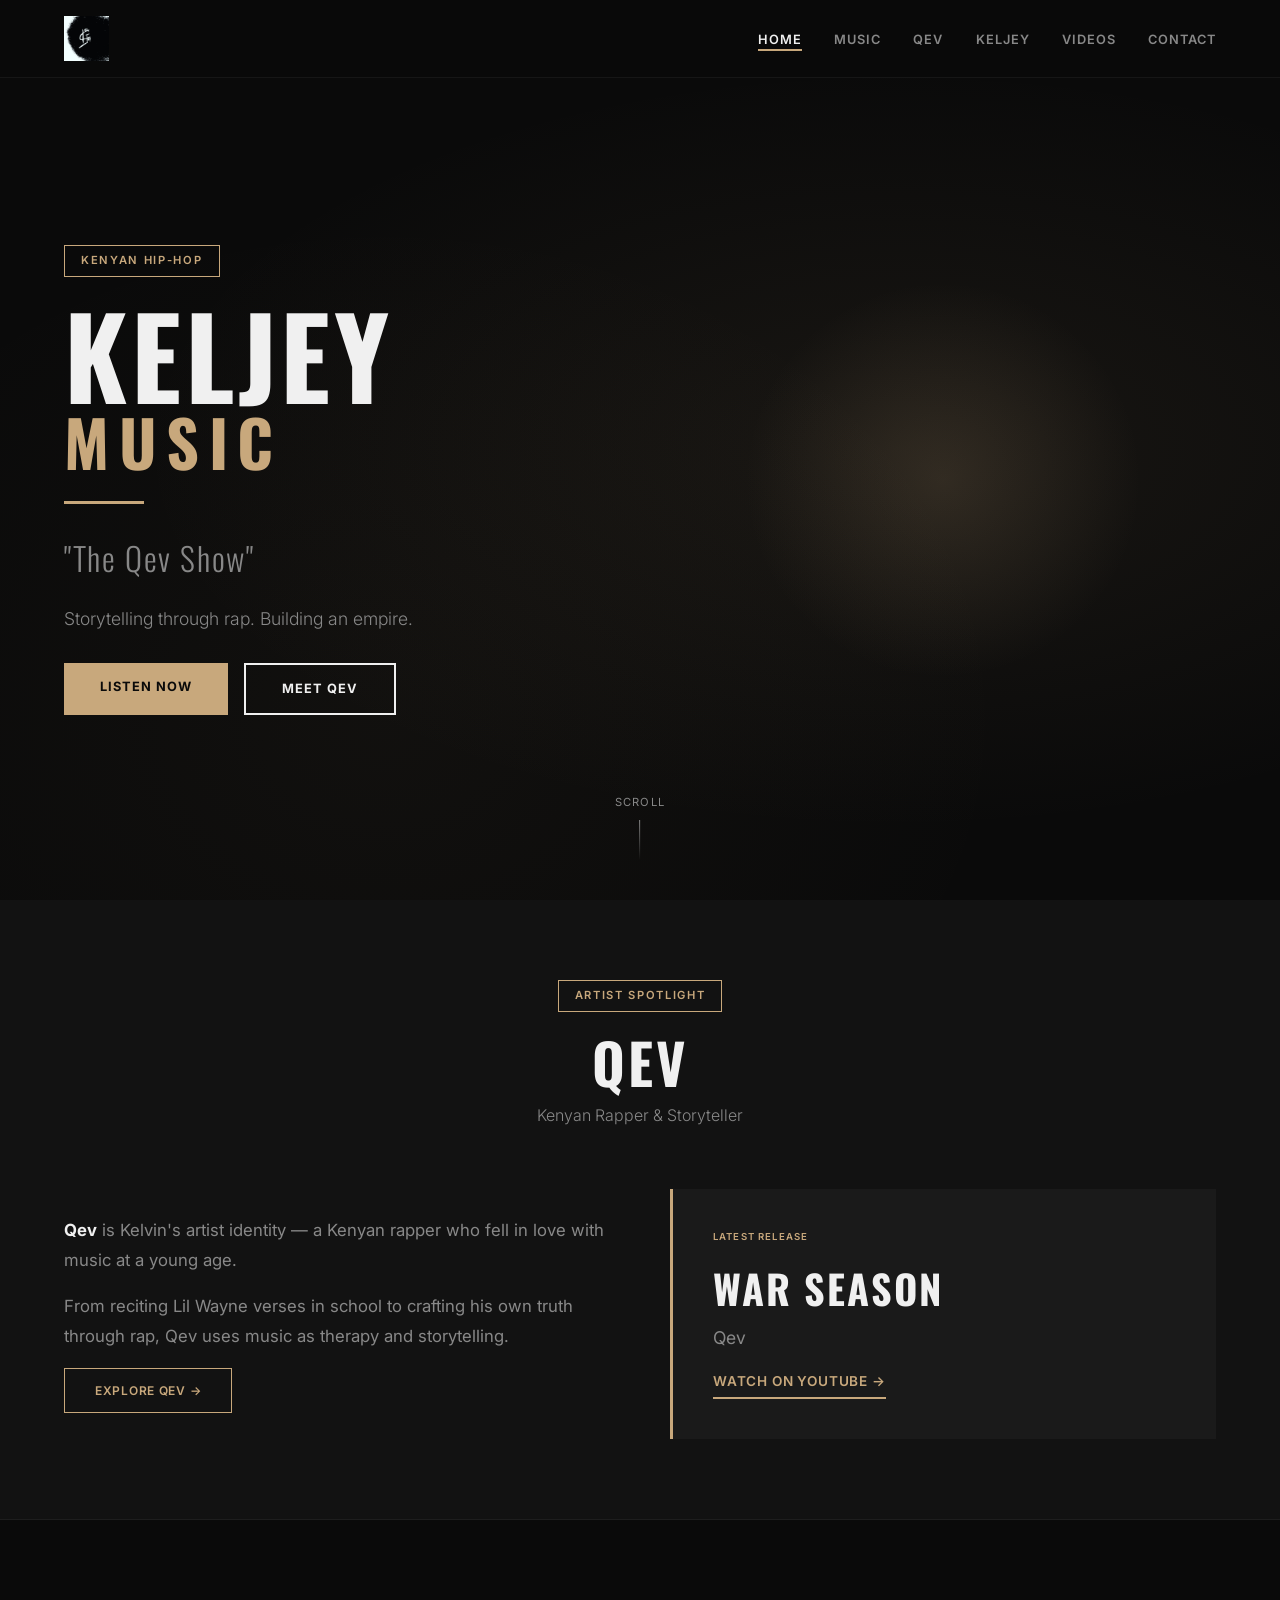
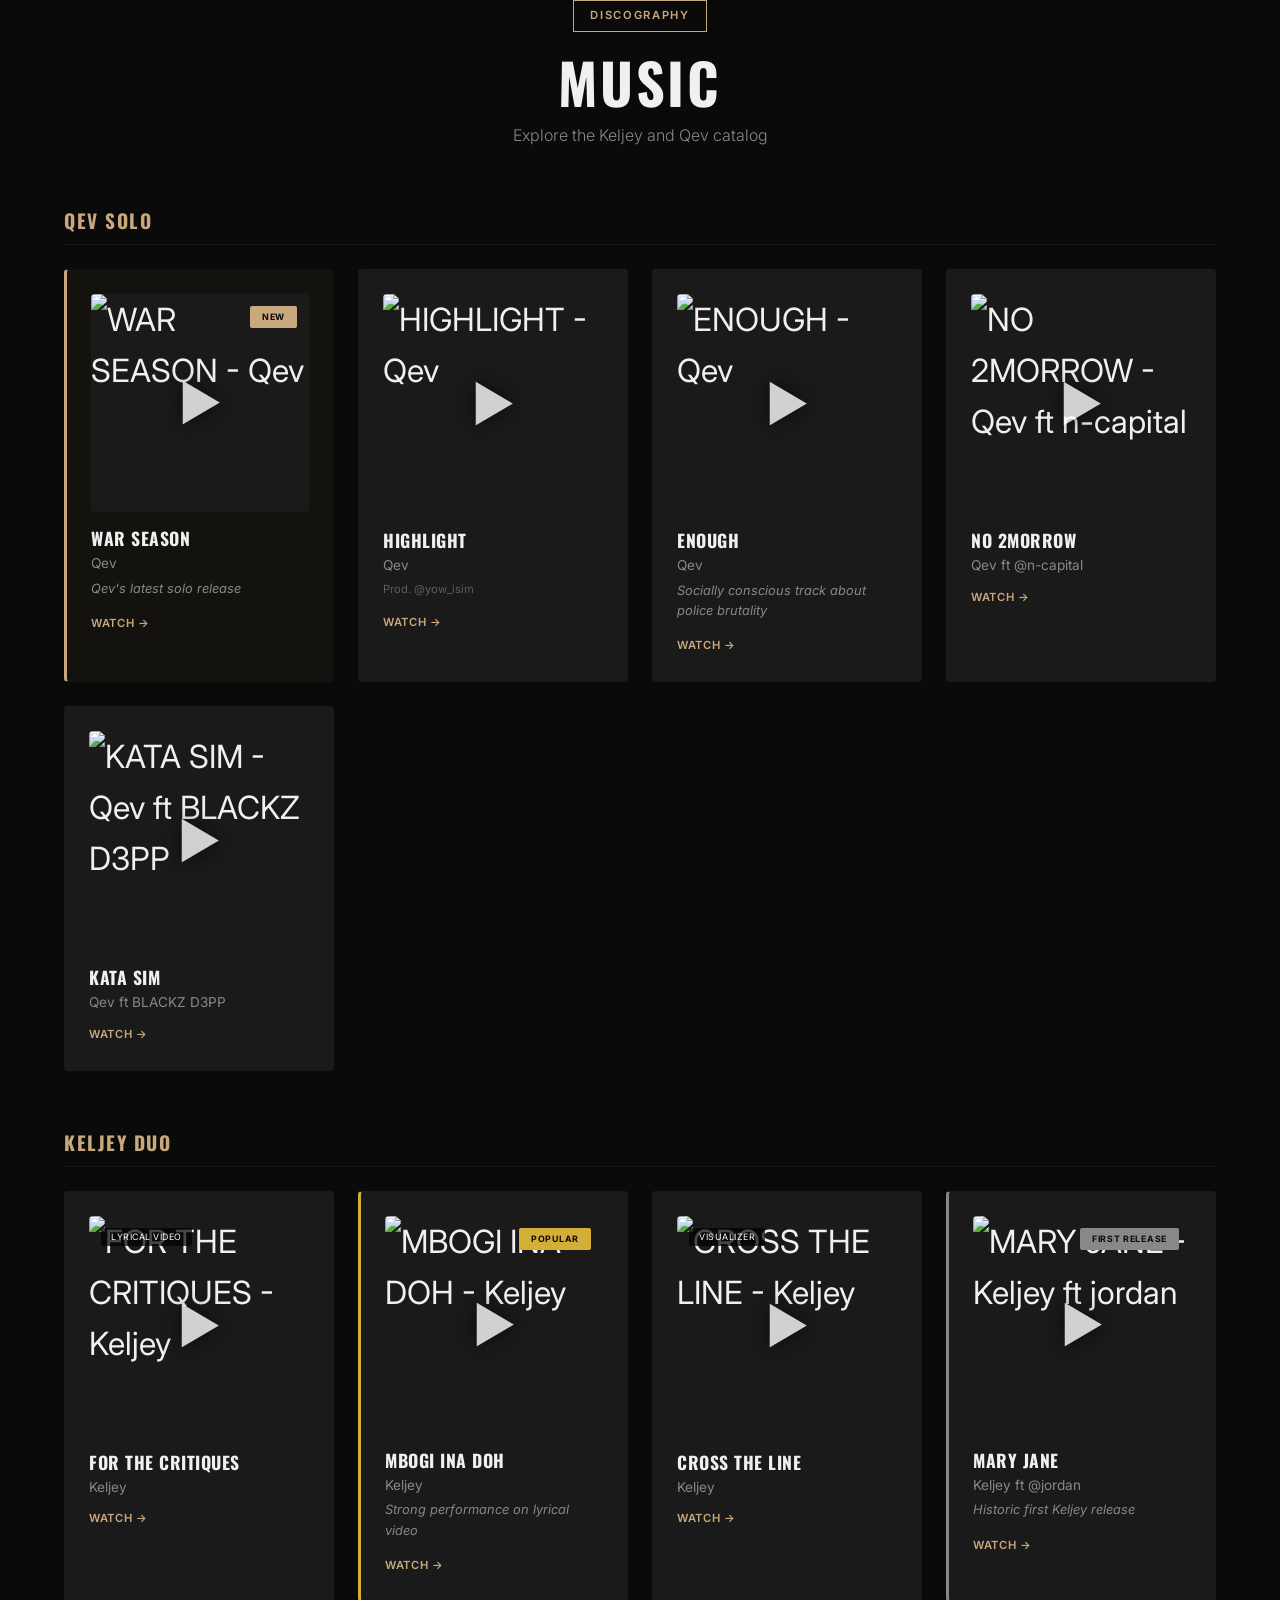
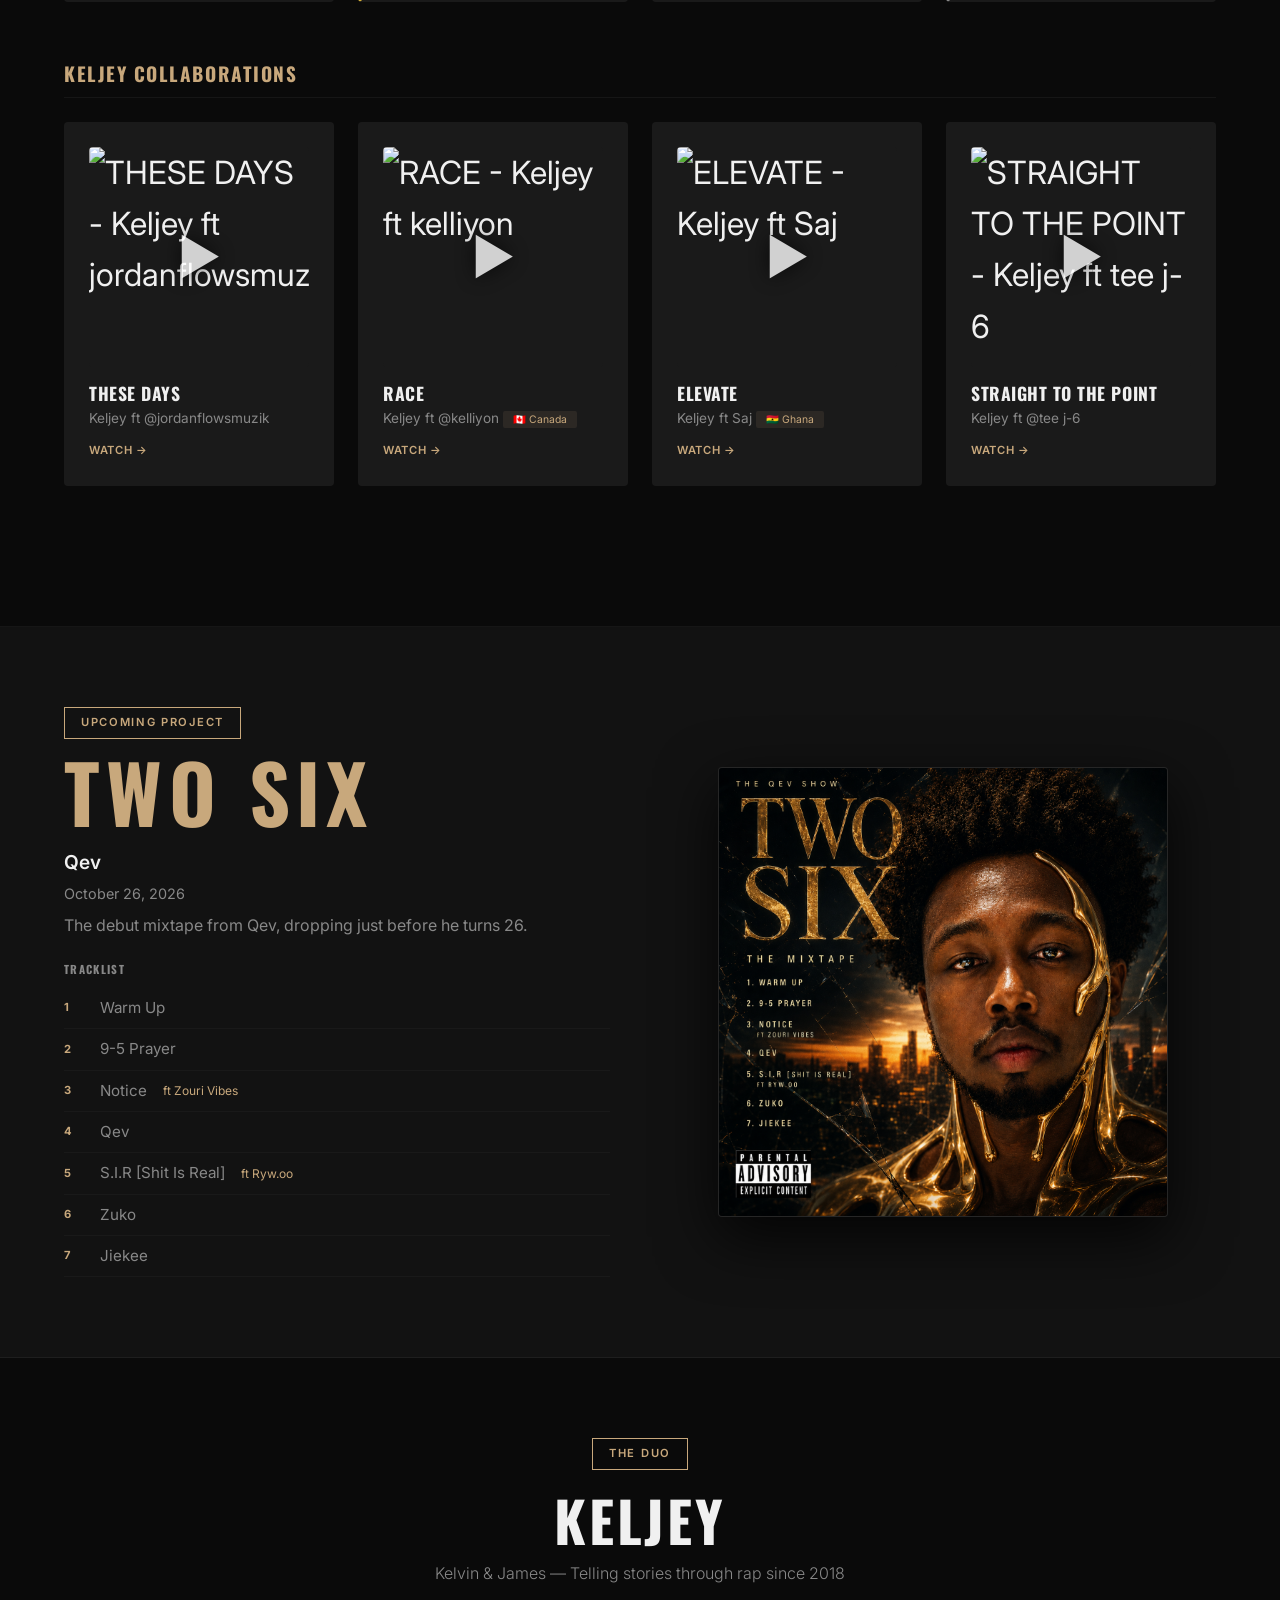
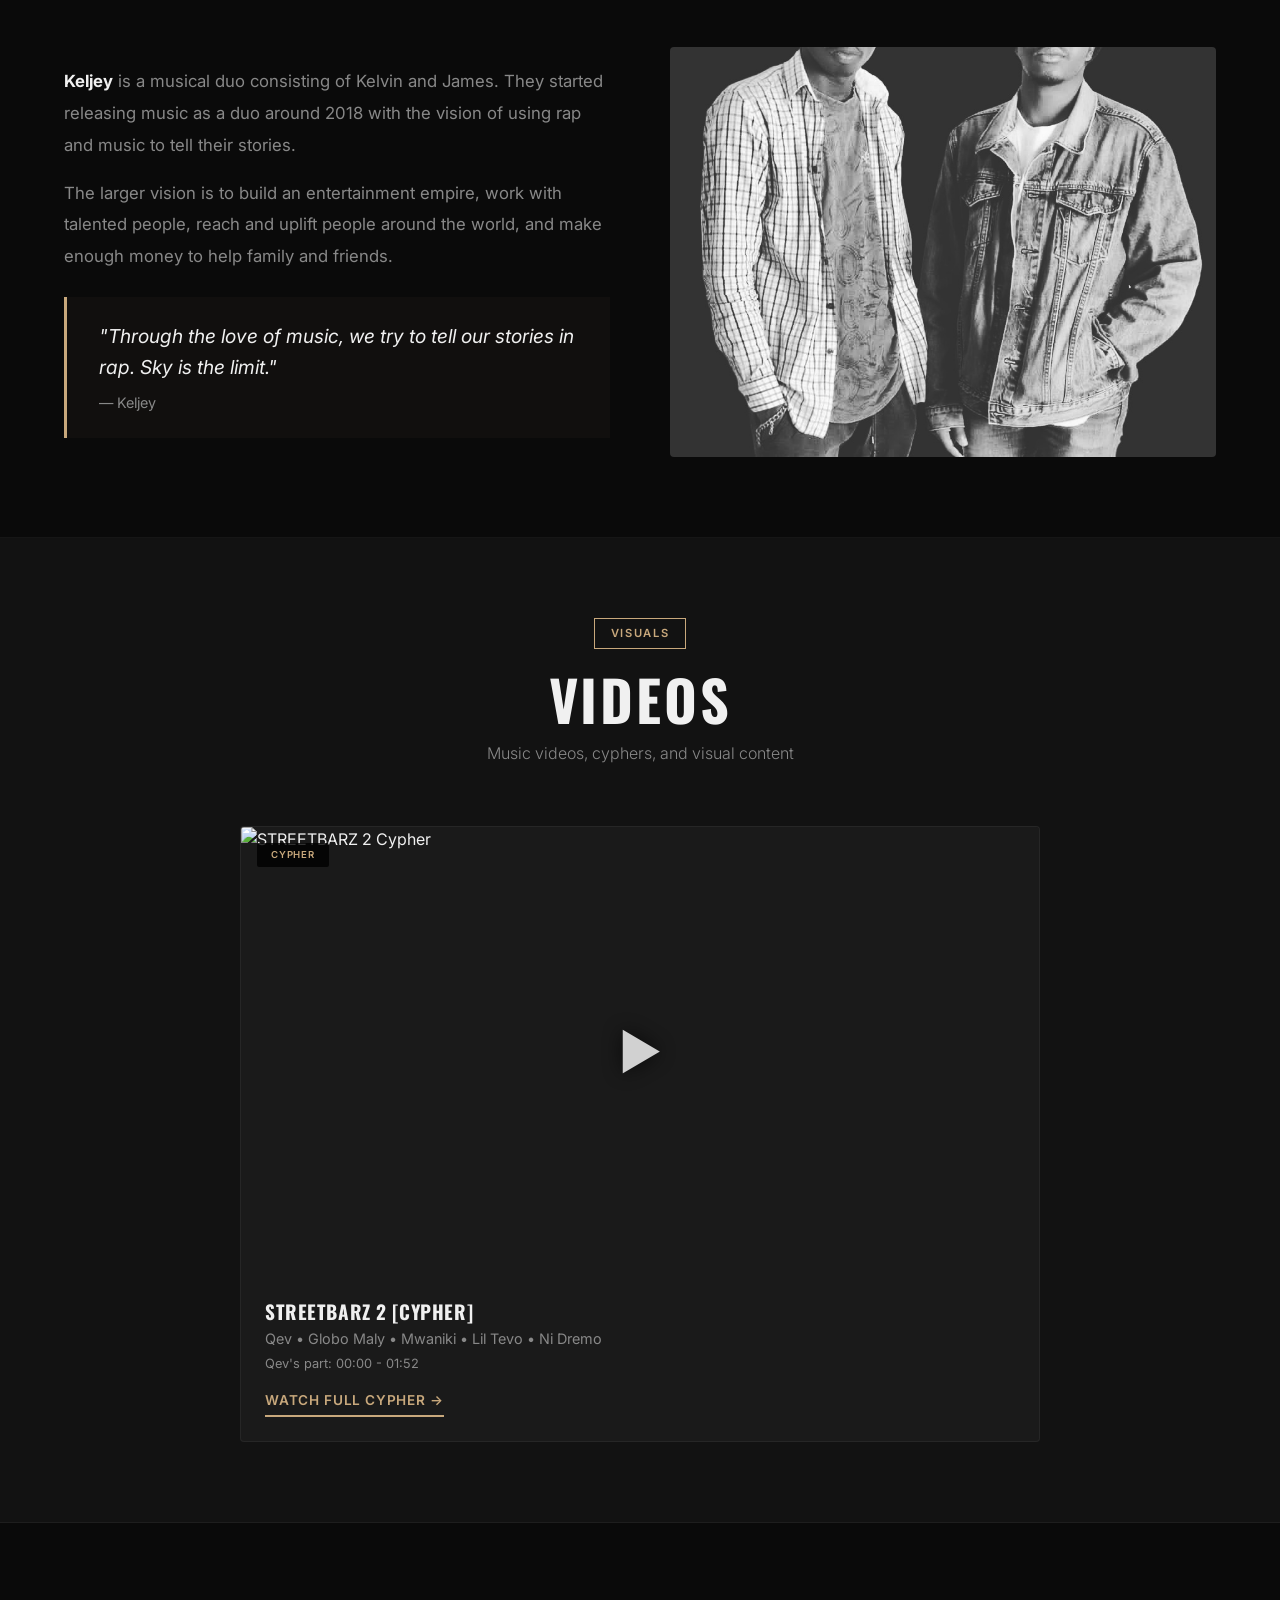
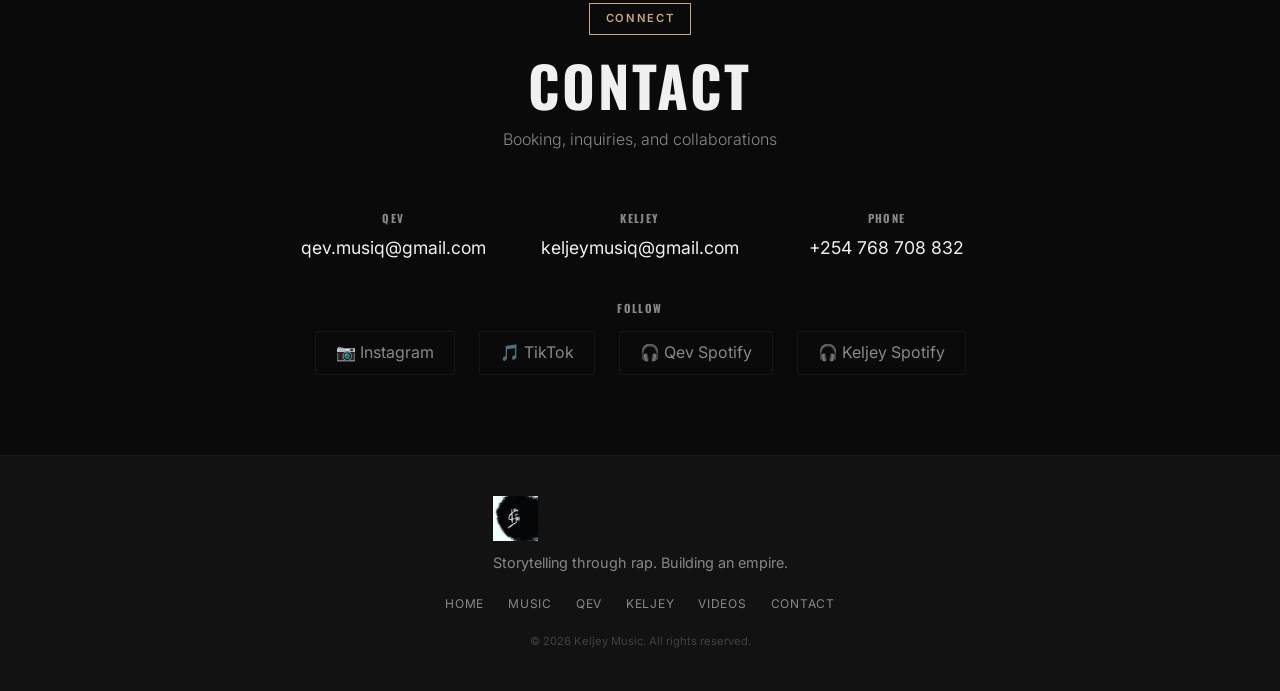
==== commit 08b8c2d1: "Use assests folder for images" ====
--- a/index.html
+++ b/index.html
@@ -147,17 +147,17 @@
     <nav class="main-nav" role="navigation" aria-label="Main navigation">
         <div class="nav-container">
             <div class="nav-logo">
-                <a href="/" aria-label="Keljey Music Home">
-                    <img src="assets/images/1000023538.jpg" alt="Keljey Music" class="logo-image">
+                <a href="/keljeymusic/" aria-label="Keljey Music Home">
+                    <img src="assests/images/1000032856.jpg" alt="Keljey Music" class="logo-image">
                 </a>
             </div>
             <button class="nav-toggle" aria-label="Toggle navigation menu" aria-expanded="false">
                 <span class="hamburger"></span>
             </button>
             <ul class="nav-menu">
-                <li><a href="/" class="active">Home</a></li>
+                <li><a href="/keljeymusic/" class="active">Home</a></li>
                 <li><a href="#music">Music</a></li>
-                <li><a href="qev/">Qev</a></li>
+                <li><a href="/keljeymusic/qev/">Qev</a></li>
                 <li><a href="#keljey">Keljey</a></li>
                 <li><a href="#videos">Videos</a></li>
                 <li><a href="#contact">Contact</a></li>
@@ -178,7 +178,7 @@
                 <p class="hero-description">Storytelling through rap. Building an empire.</p>
                 <div class="hero-cta">
                     <a href="#music" class="btn-primary">Listen Now</a>
-                    <a href="qev/" class="btn-secondary">Meet Qev</a>
+                    <a href="/keljeymusic/qev/" class="btn-secondary">Meet Qev</a>
                 </div>
             </div>
             <div class="hero-visual">
@@ -203,7 +203,7 @@
                     <div class="qev-bio">
                         <p><strong>Qev</strong> is Kelvin's artist identity — a Kenyan rapper who fell in love with music at a young age.</p>
                         <p>From reciting Lil Wayne verses in school to crafting his own truth through rap, Qev uses music as therapy and storytelling.</p>
-                        <a href="qev/" class="btn-outline">Explore Qev →</a>
+                        <a href="/keljeymusic/qev/" class="btn-outline">Explore Qev →</a>
                     </div>
                 </div>
                 <div class="qev-highlight">
@@ -441,7 +441,7 @@
                 </div>
                 <div class="two-six-artwork">
                     <div class="artwork-frame">
-                        <img src="assets/images/1000455770.png" alt="Two Six Mixtape" class="artwork-cover">
+                        <img src="assests/images/1000455770.png" alt="Two Six Mixtape" class="artwork-cover">
                     </div>
                 </div>
             </div>
@@ -466,7 +466,7 @@
                 </div>
                 <div class="story-visual">
                     <div class="photo-placeholder" style="overflow:hidden;border-radius:4px;">
-                        <img src="assets/images/1000032856.jpg" alt="Kelvin and James" class="photo-fit">
+                        <img src="assests/images/1000023538.jpg" alt="Kelvin and James" class="photo-fit">
                     </div>
                 </div>
             </div>
@@ -535,13 +535,13 @@
         <div class="container">
             <div class="footer-content">
                 <div class="footer-brand">
-                    <img src="assets/images/1000023538.jpg" alt="Keljey Music" class="footer-logo">
+                    <img src="assests/images/1000032856.jpg" alt="Keljey Music" class="footer-logo">
                     <p>Storytelling through rap. Building an empire.</p>
                 </div>
                 <div class="footer-links">
-                    <a href="/">Home</a>
+                    <a href="/keljeymusic/">Home</a>
                     <a href="#music">Music</a>
-                    <a href="qev/">Qev</a>
+                    <a href="/keljeymusic/qev/">Qev</a>
                     <a href="#keljey">Keljey</a>
                     <a href="#videos">Videos</a>
                     <a href="#contact">Contact</a>
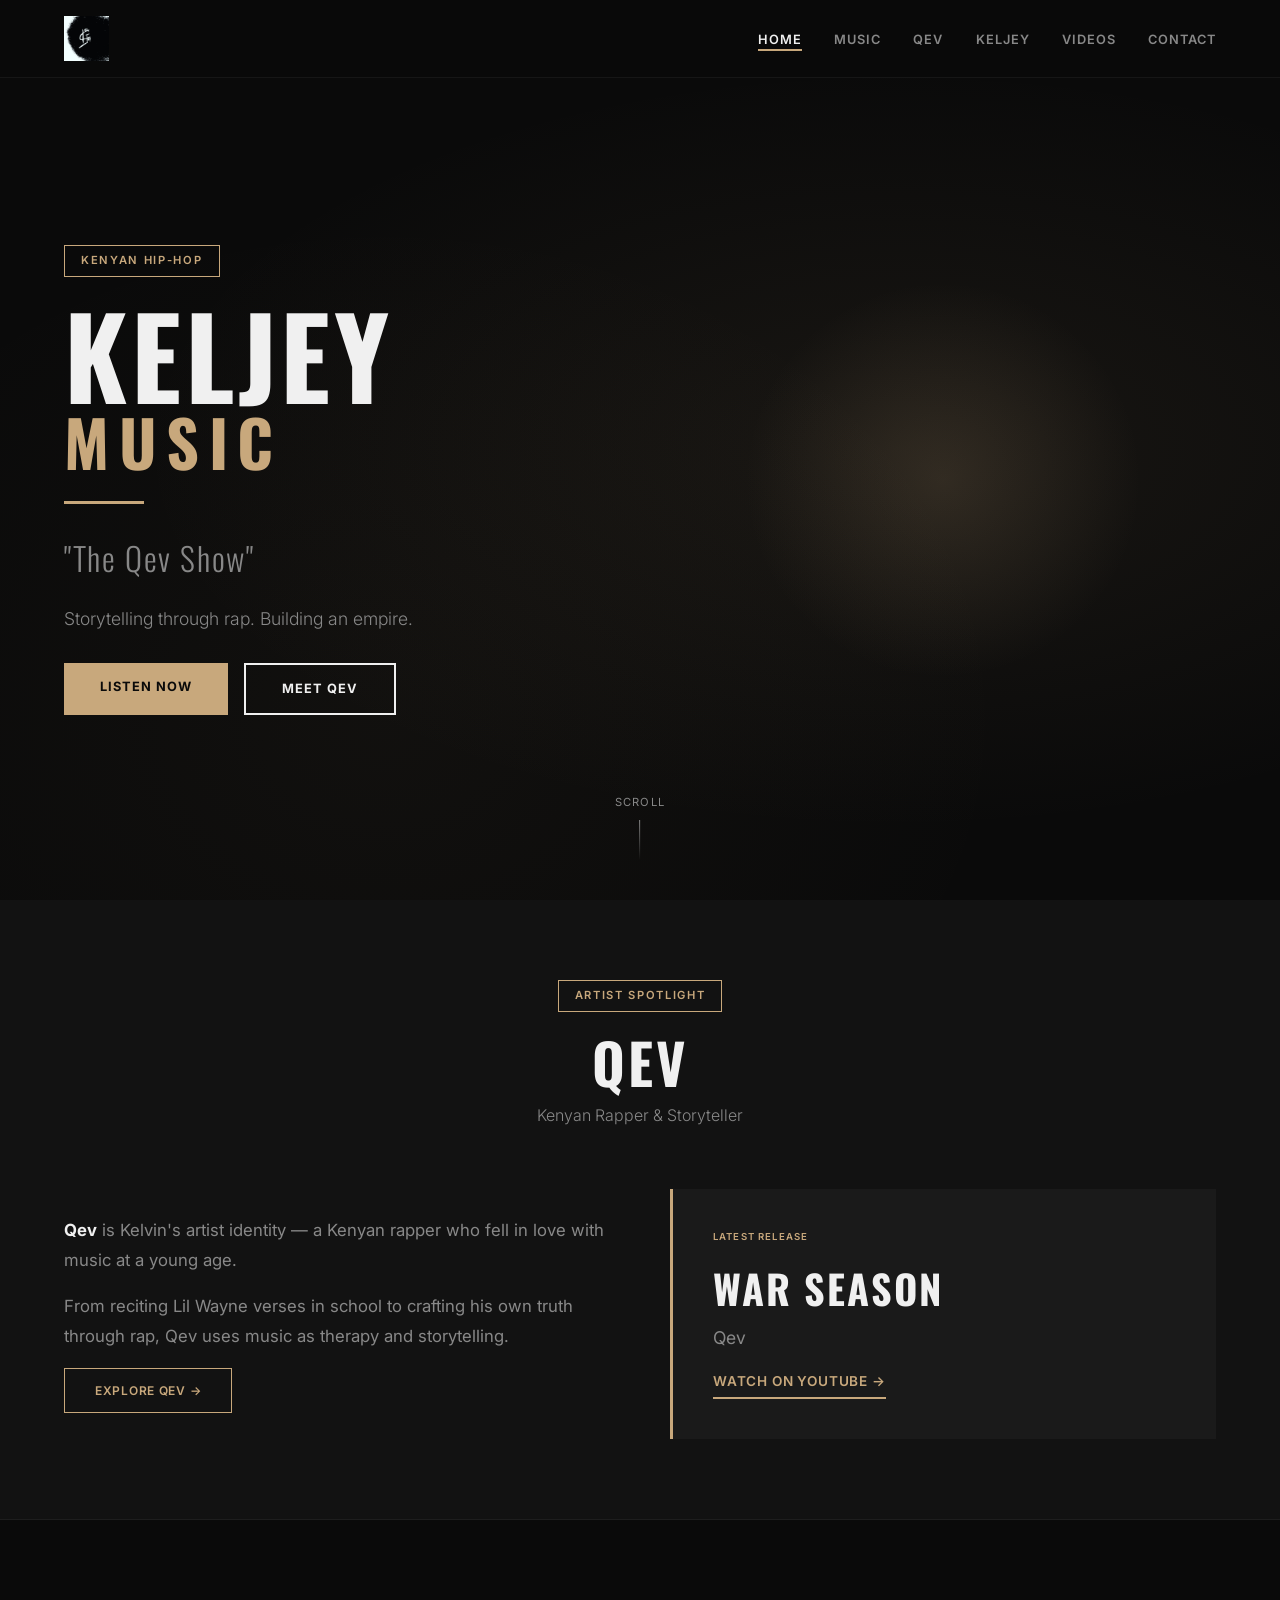
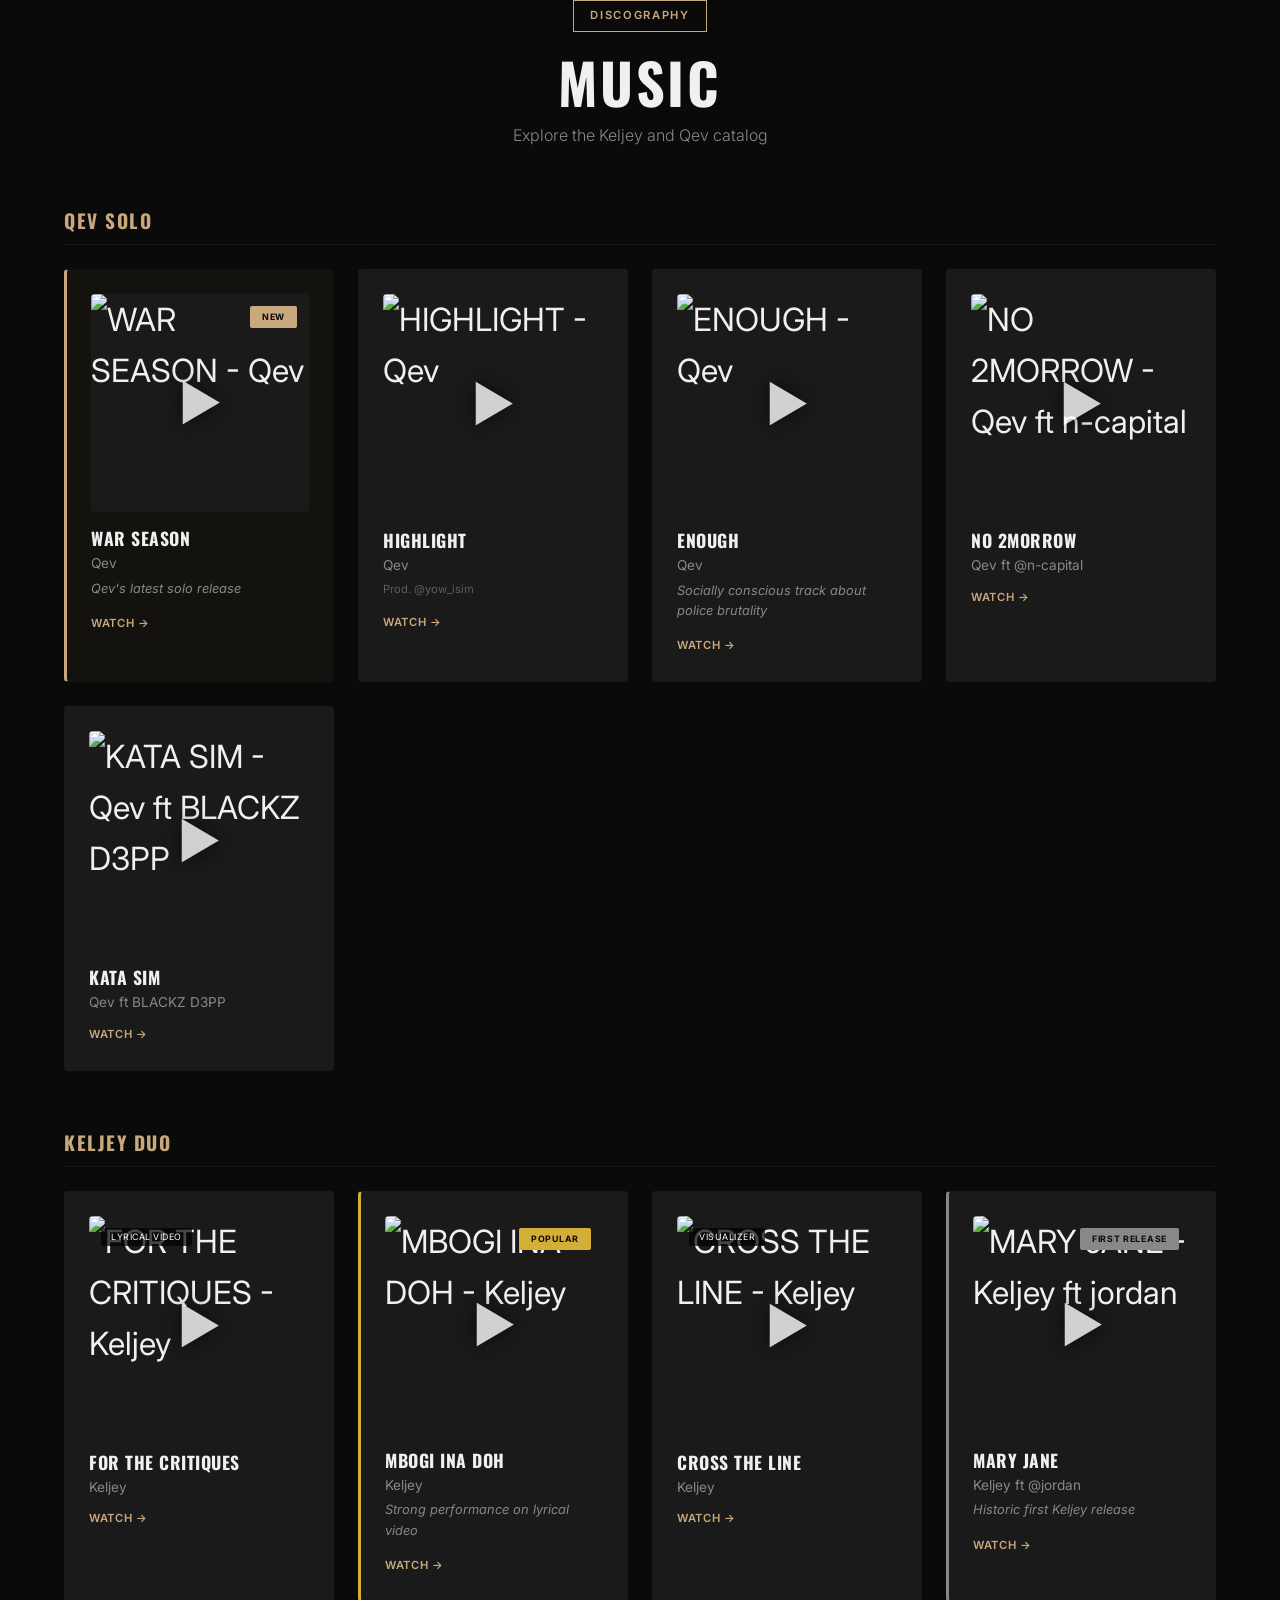
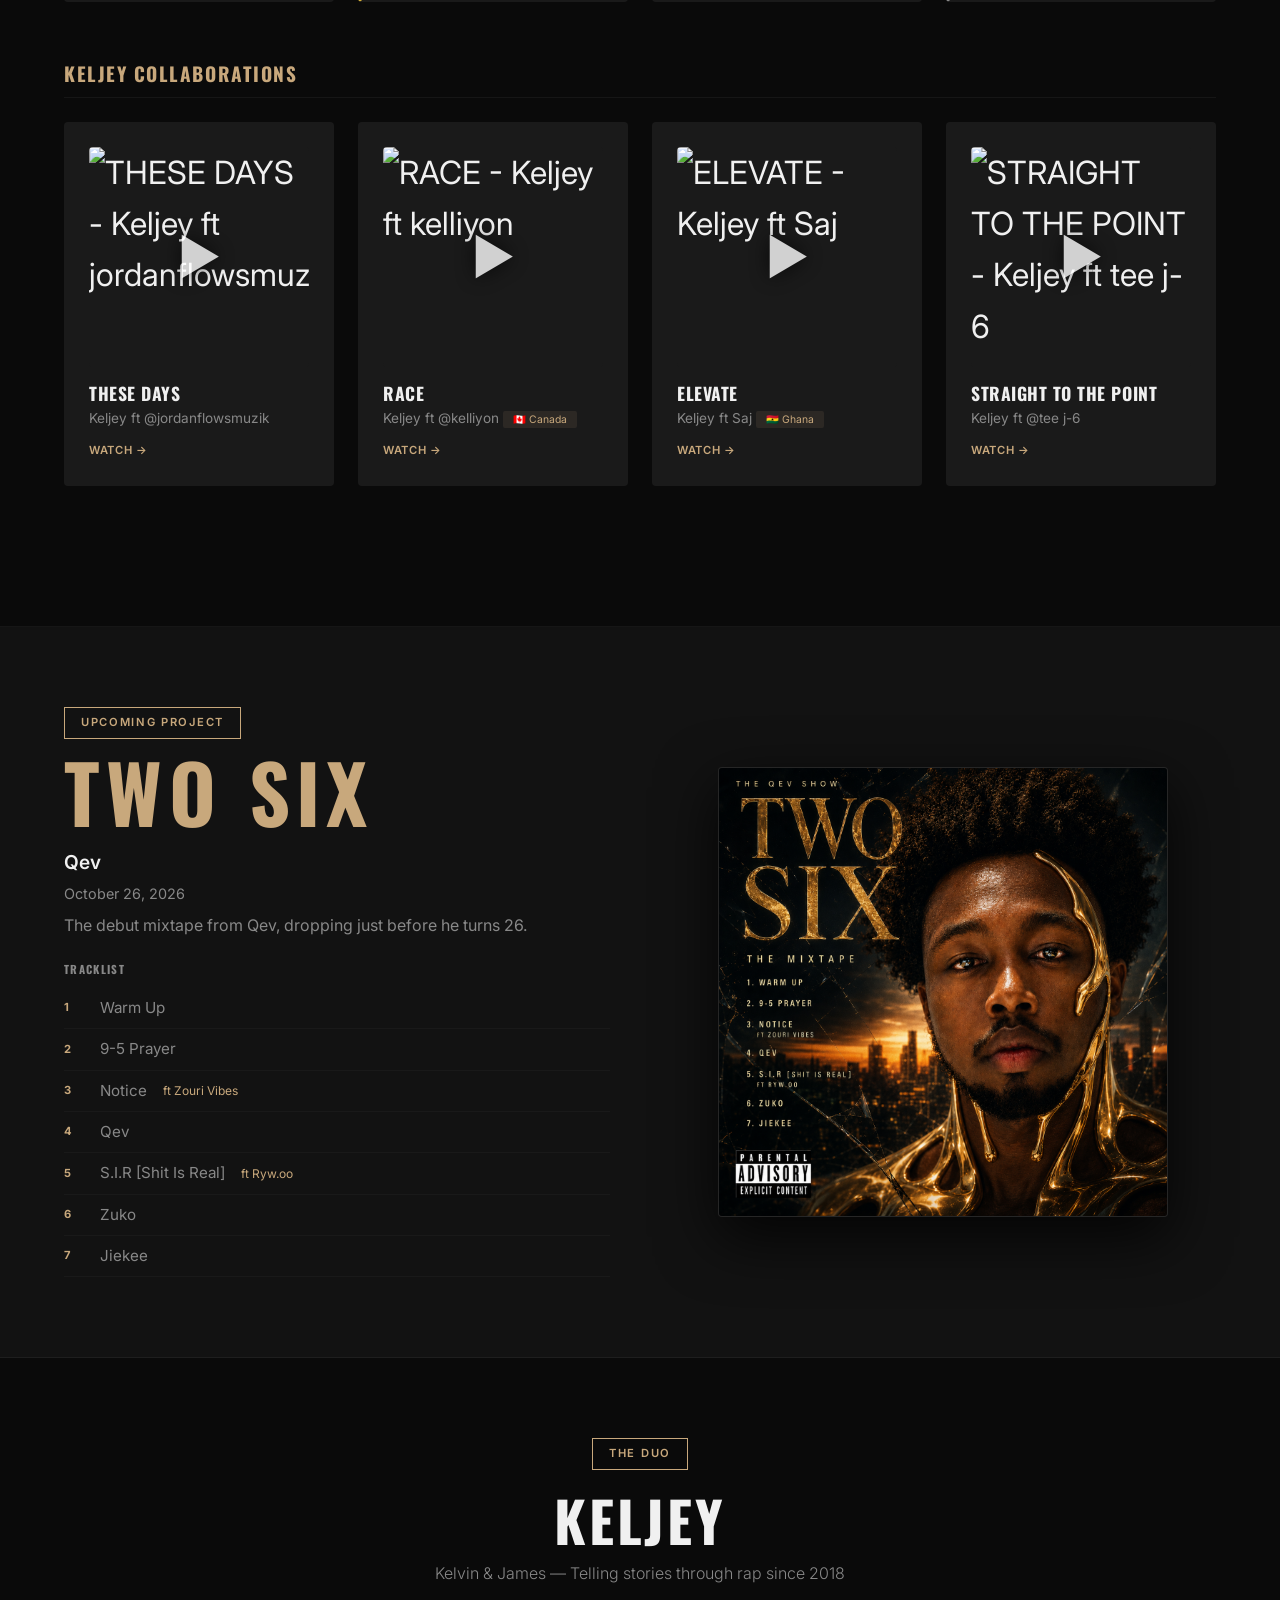
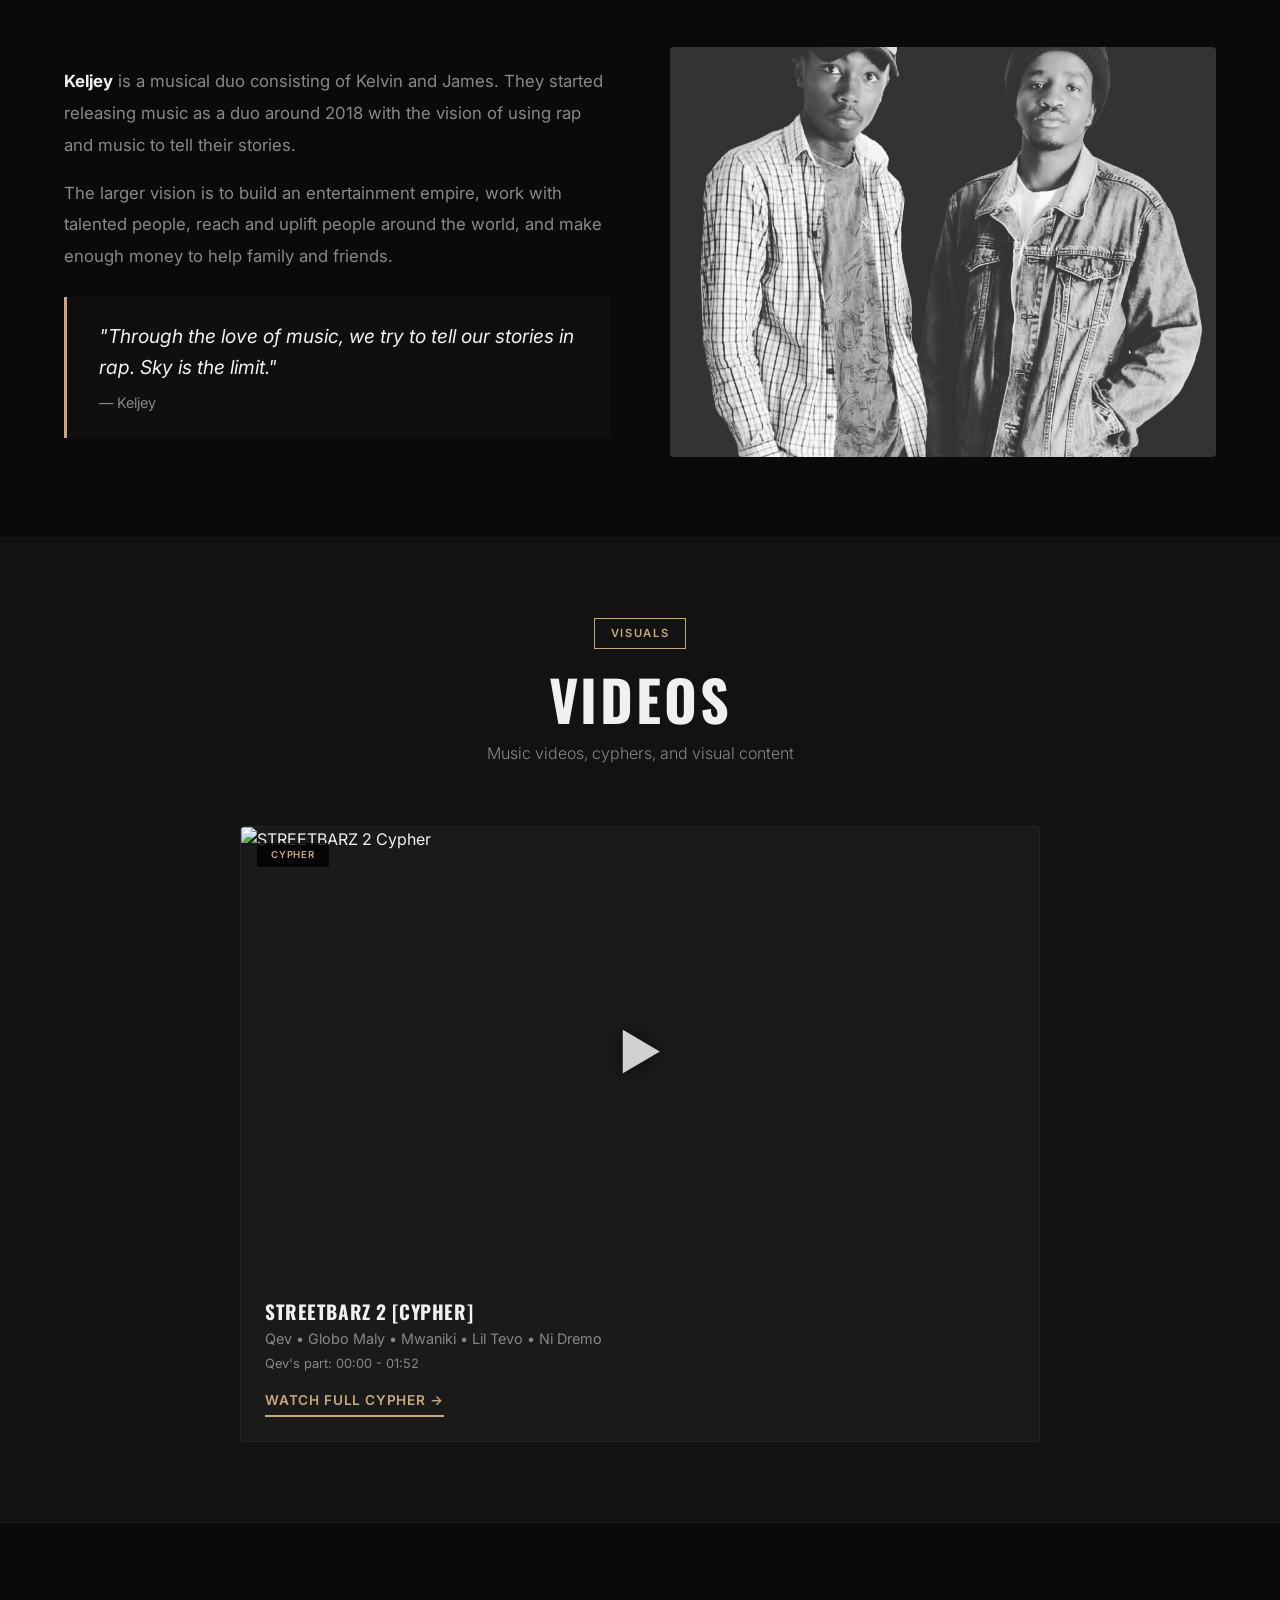
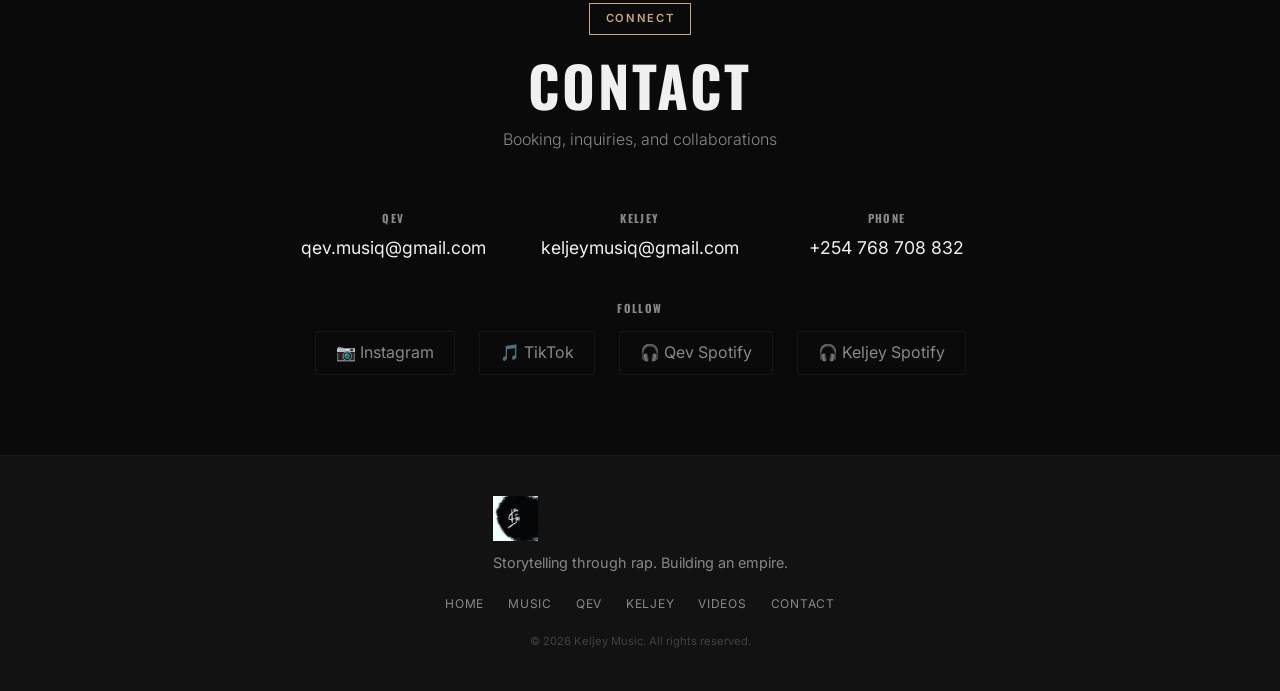
==== commit 3302b2b3: "Update Kelvin and James photo to cropped version (1000474263.jpeg)" ====
--- a/index.html
+++ b/index.html
@@ -466,7 +466,7 @@
                 </div>
                 <div class="story-visual">
                     <div class="photo-placeholder" style="overflow:hidden;border-radius:4px;">
-                        <img src="assests/images/1000023538.jpg" alt="Kelvin and James" class="photo-fit">
+                        <img src="assests/images/1000474263.jpeg" alt="Kelvin and James" class="photo-fit">
                     </div>
                 </div>
             </div>
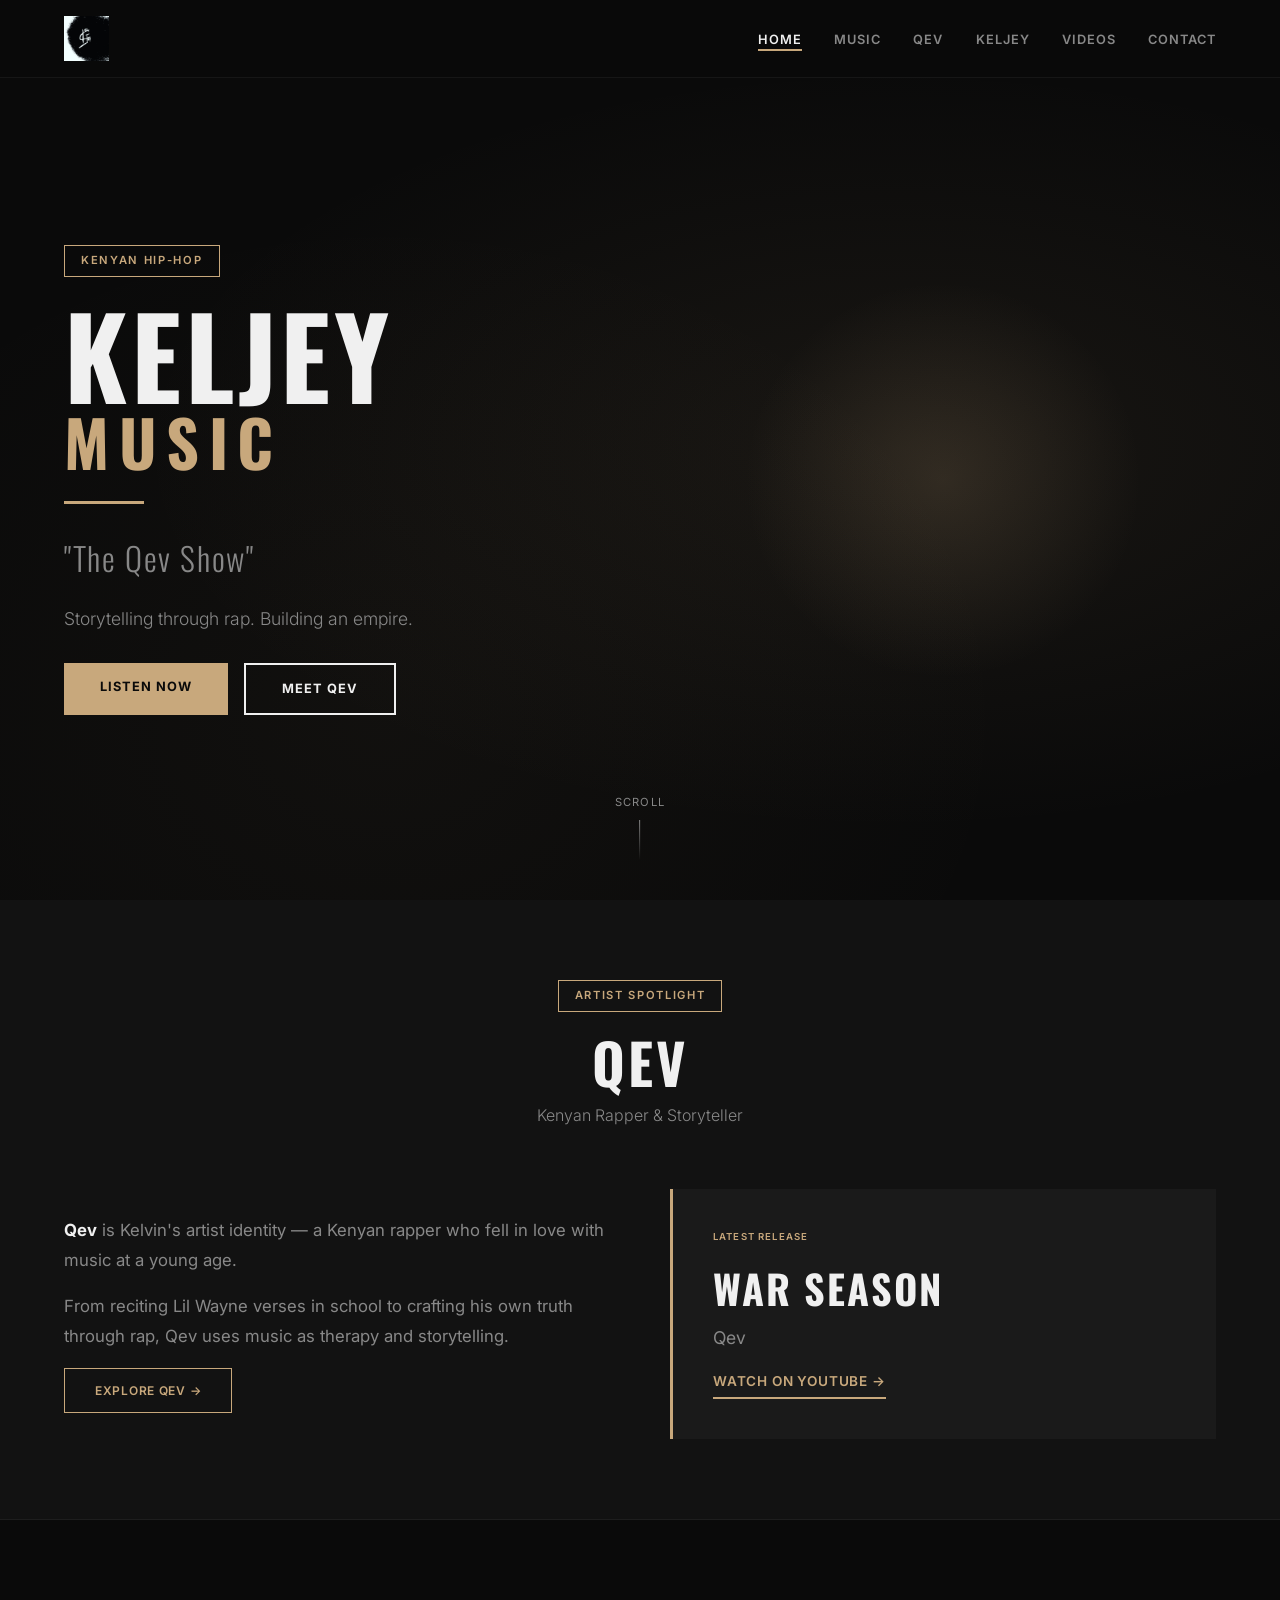
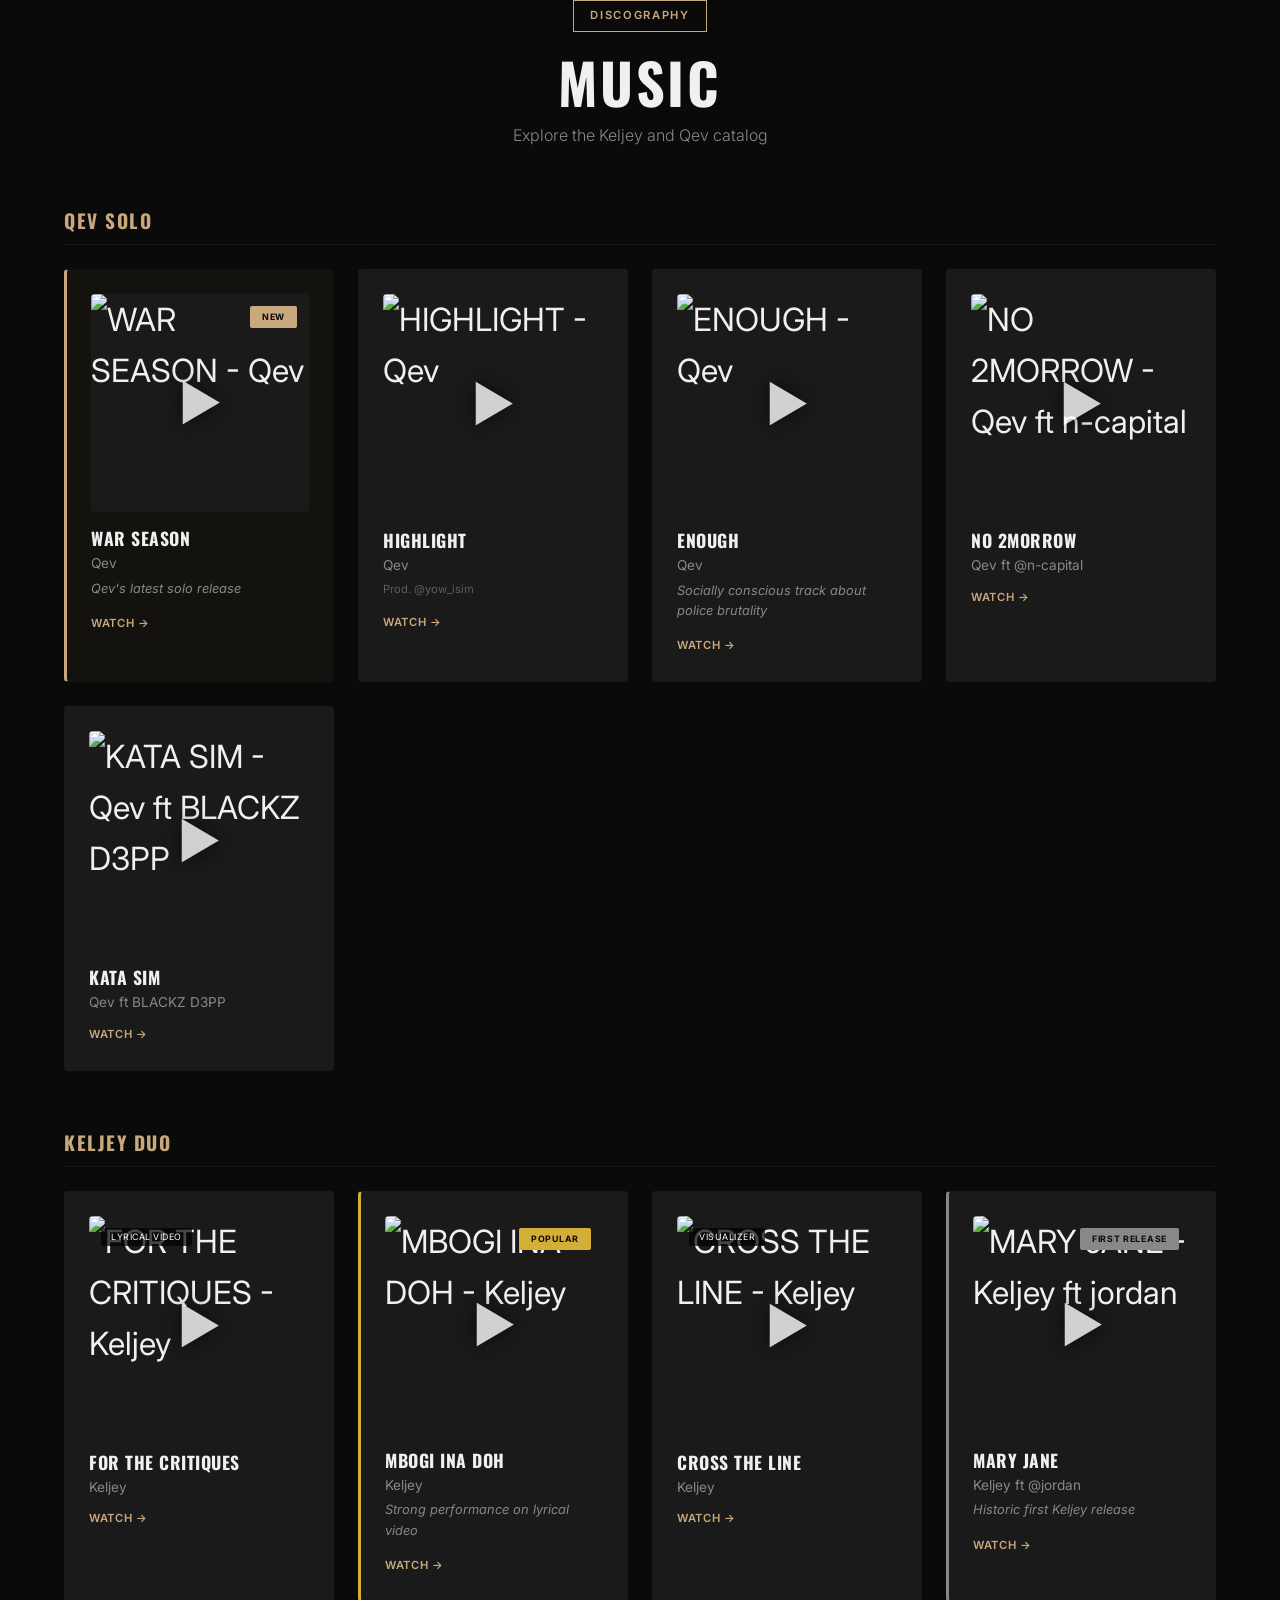
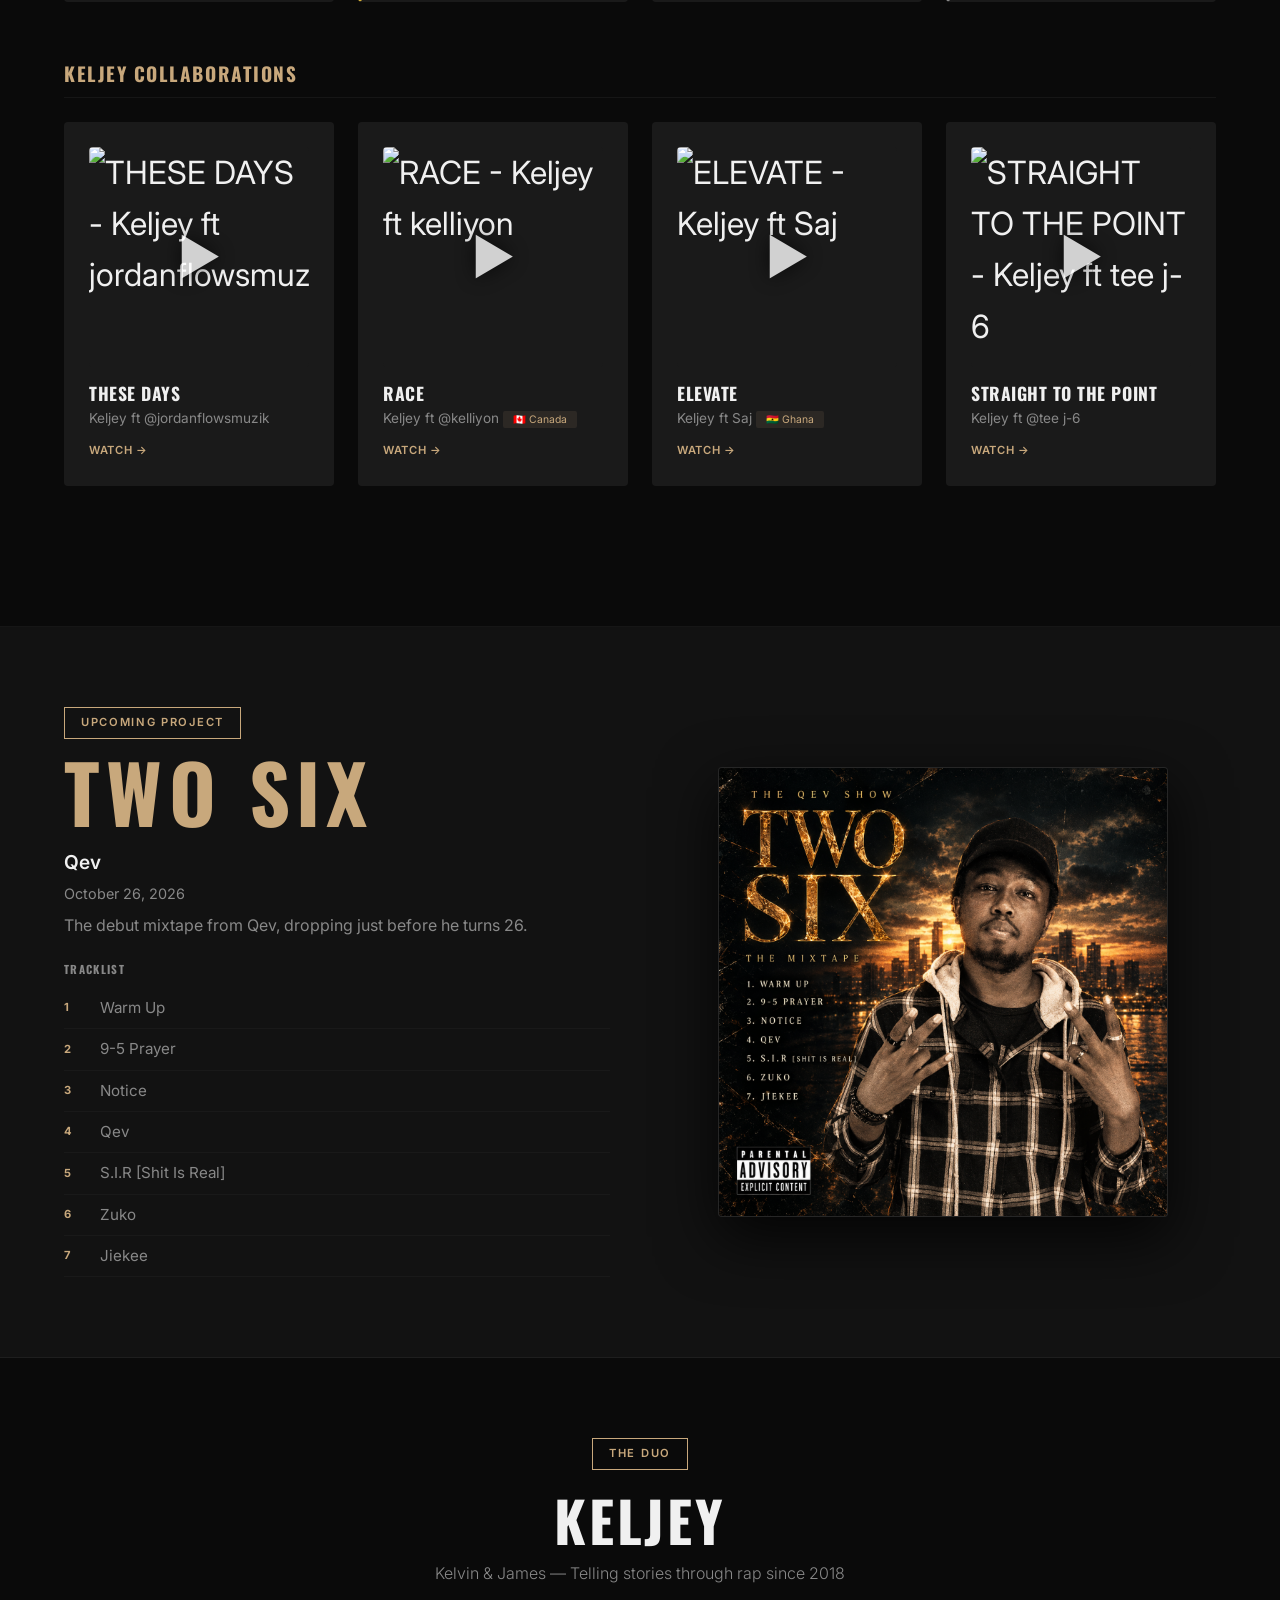
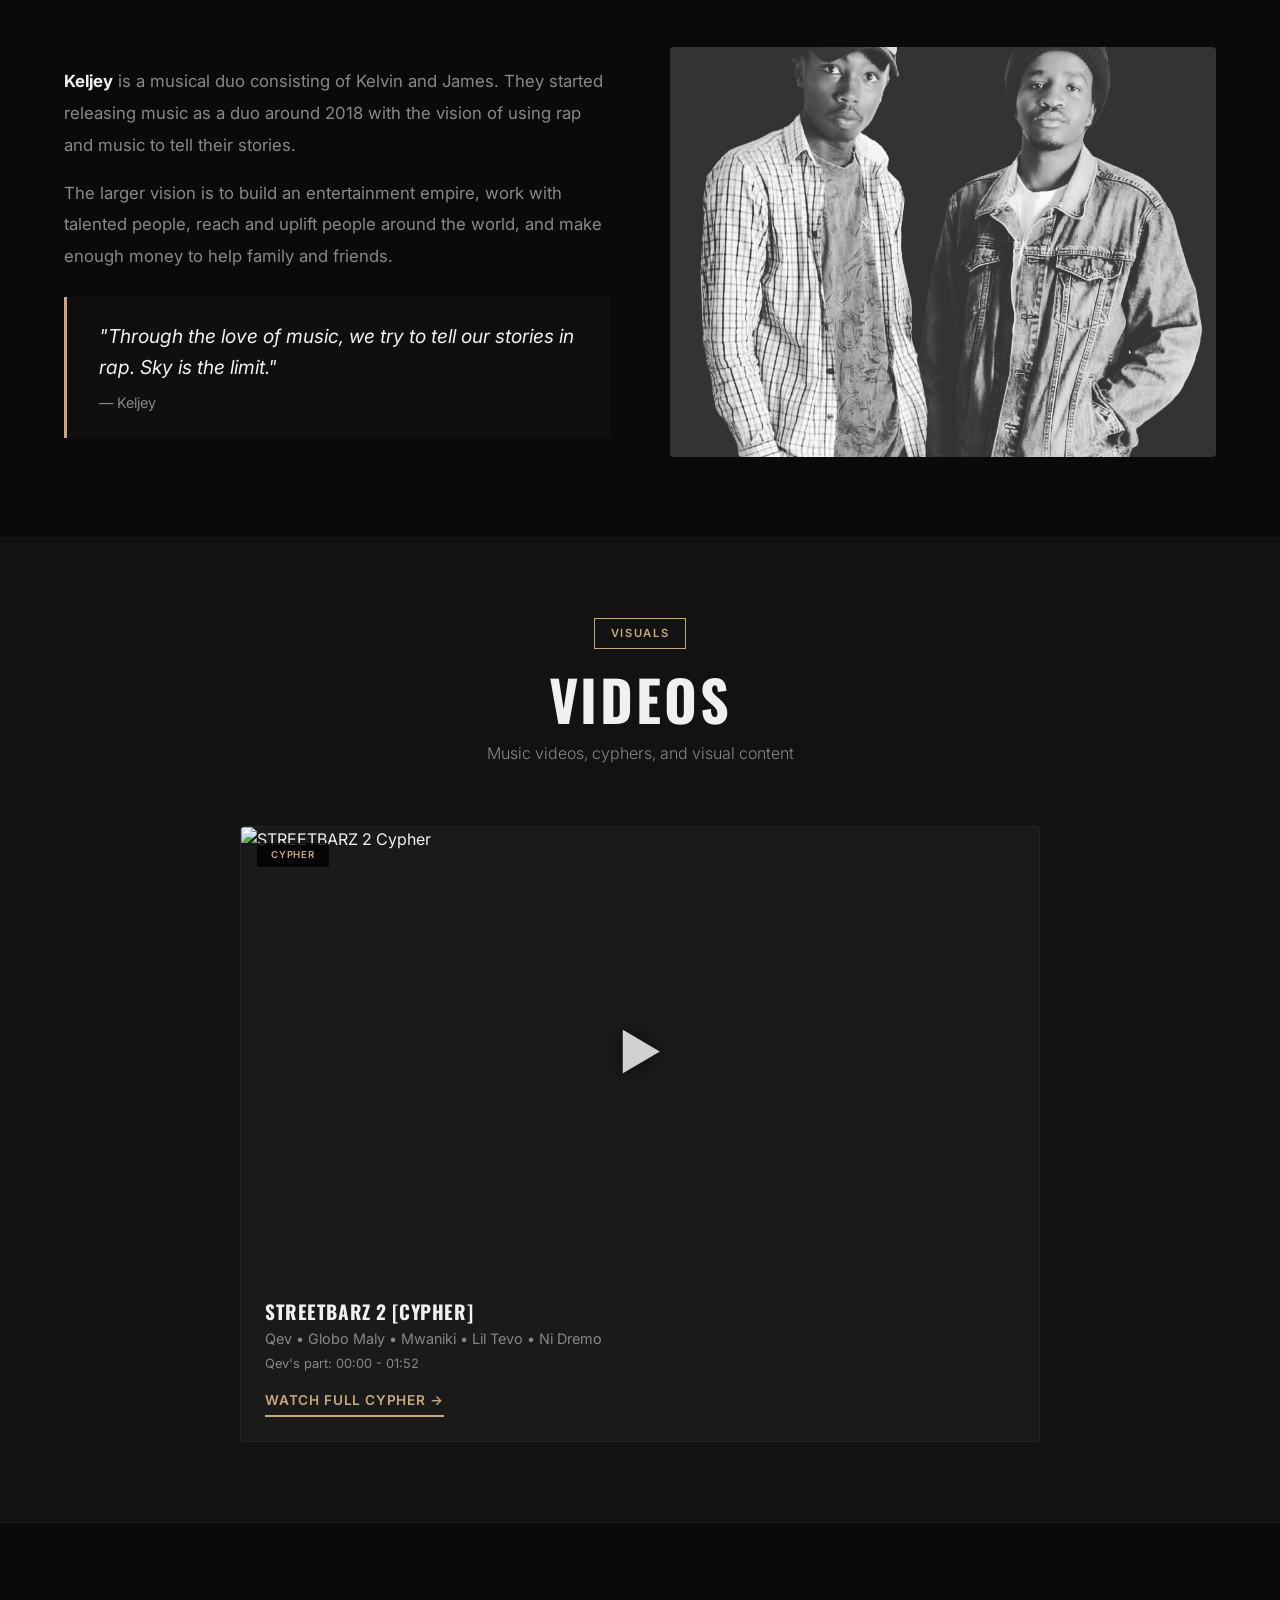
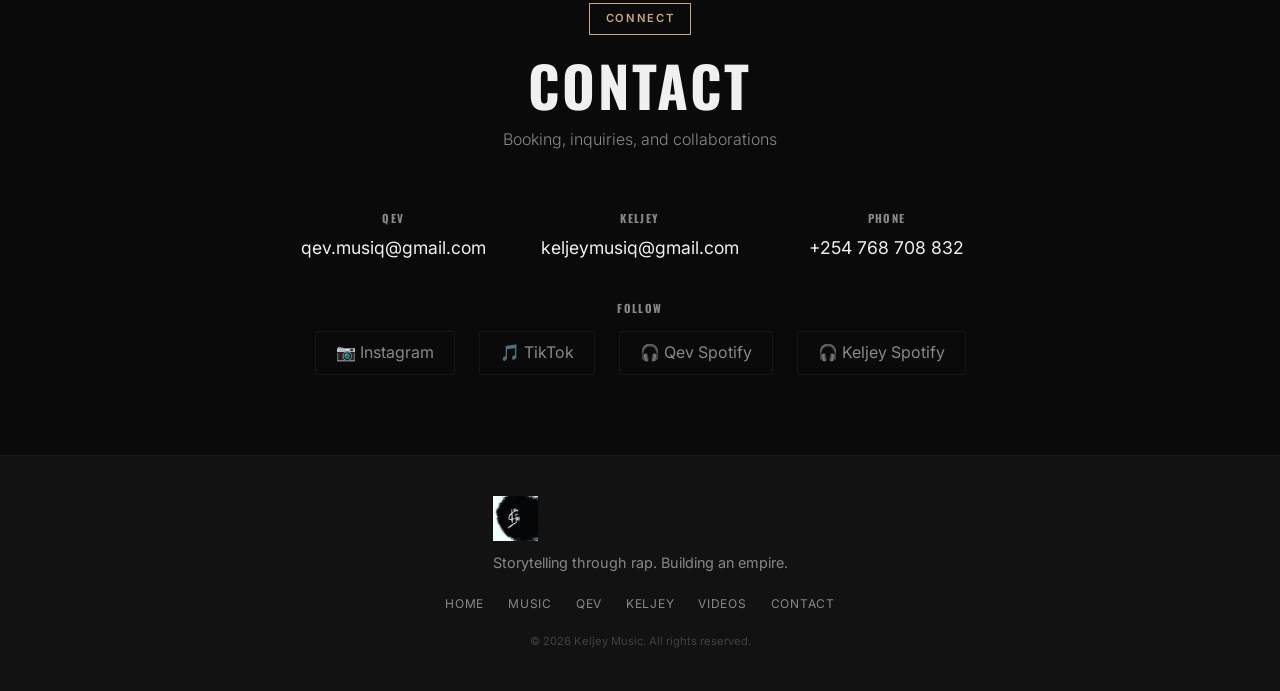
==== commit a94b47e3: "Update Two Six cover art and remove tracklist features" ====
--- a/index.html
+++ b/index.html
@@ -431,9 +431,9 @@
                         <ol>
                             <li>Warm Up</li>
                             <li>9-5 Prayer</li>
-                            <li>Notice <span class="feature">ft Zouri Vibes</span></li>
+                            <li>Notice</li>
                             <li>Qev</li>
-                            <li>S.I.R [Shit Is Real] <span class="feature">ft Ryw.oo</span></li>
+                            <li>S.I.R [Shit Is Real]</li>
                             <li>Zuko</li>
                             <li>Jiekee</li>
                         </ol>
@@ -441,7 +441,7 @@
                 </div>
                 <div class="two-six-artwork">
                     <div class="artwork-frame">
-                        <img src="assests/images/1000455770.png" alt="Two Six Mixtape" class="artwork-cover">
+                        <img src="assests/images/file_00000000b6588210874dafaed36c6f8f.png" alt="Two Six Mixtape" class="artwork-cover">
                     </div>
                 </div>
             </div>
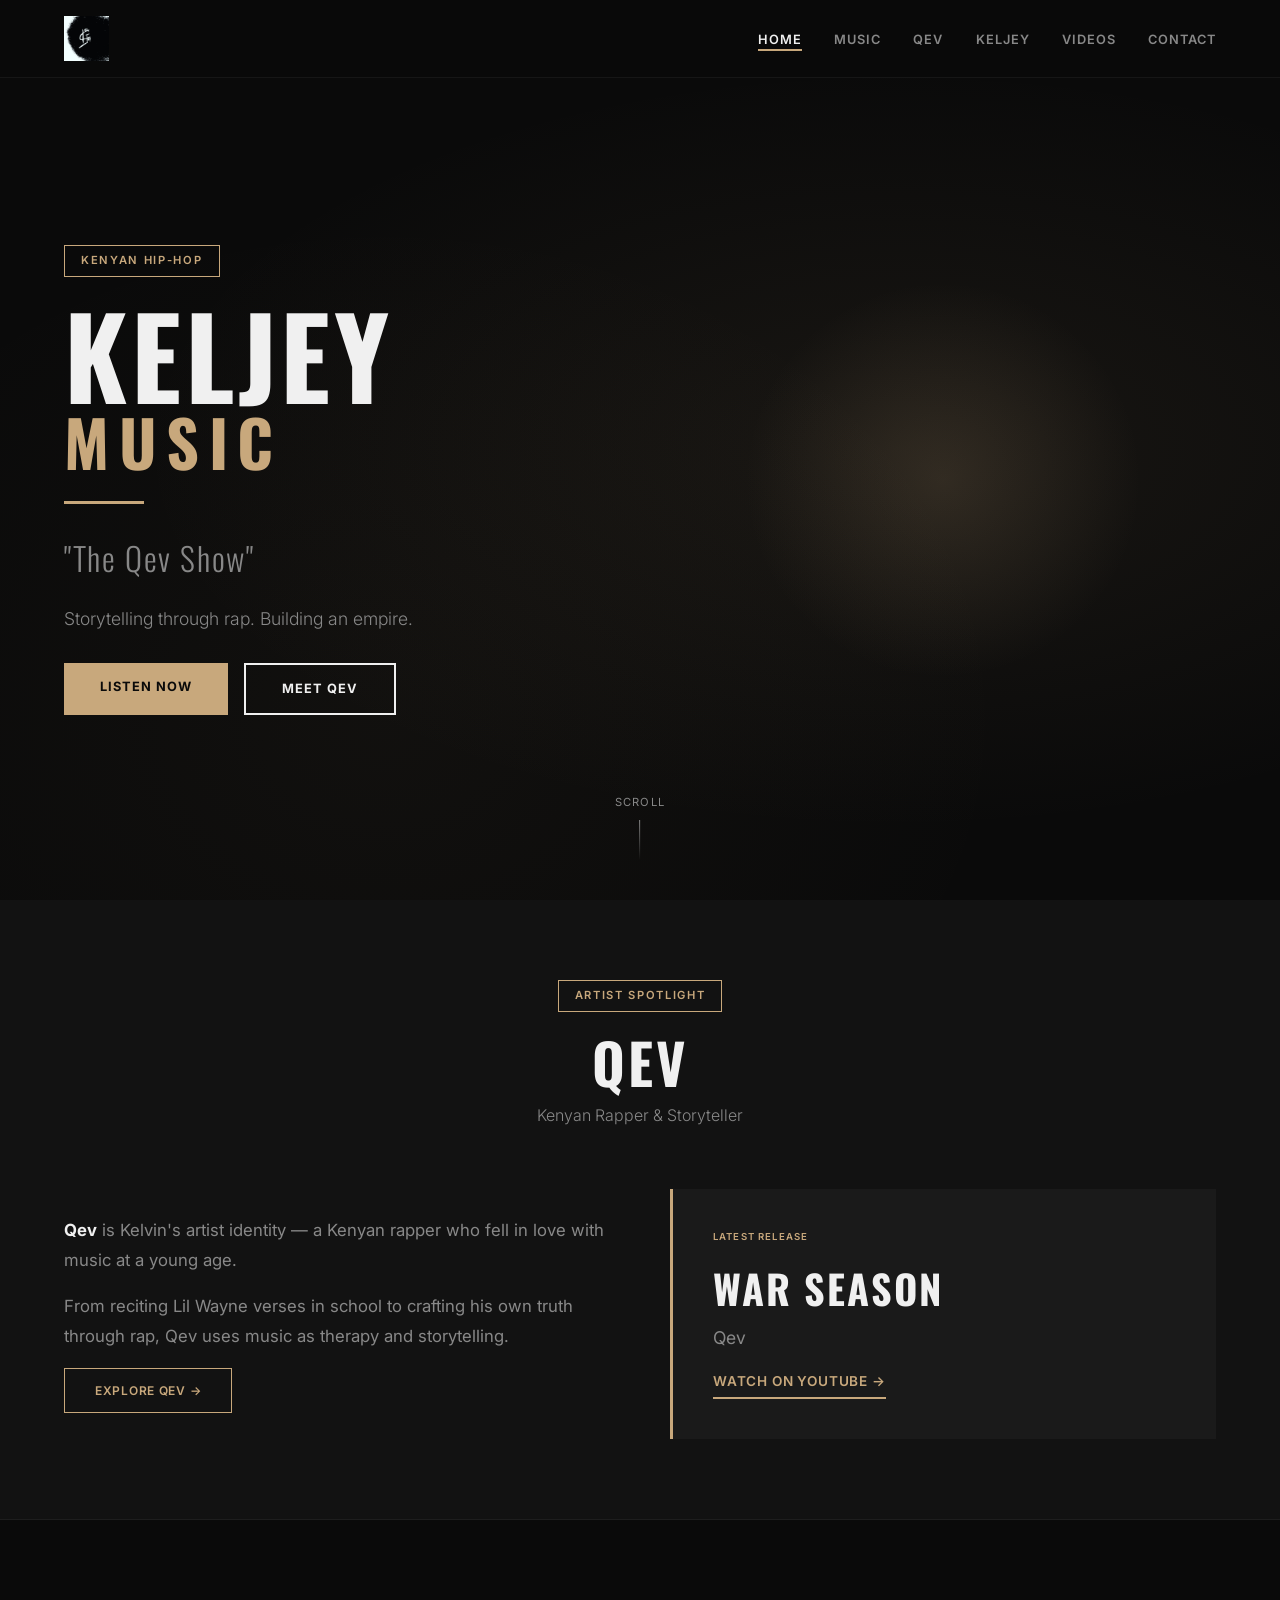
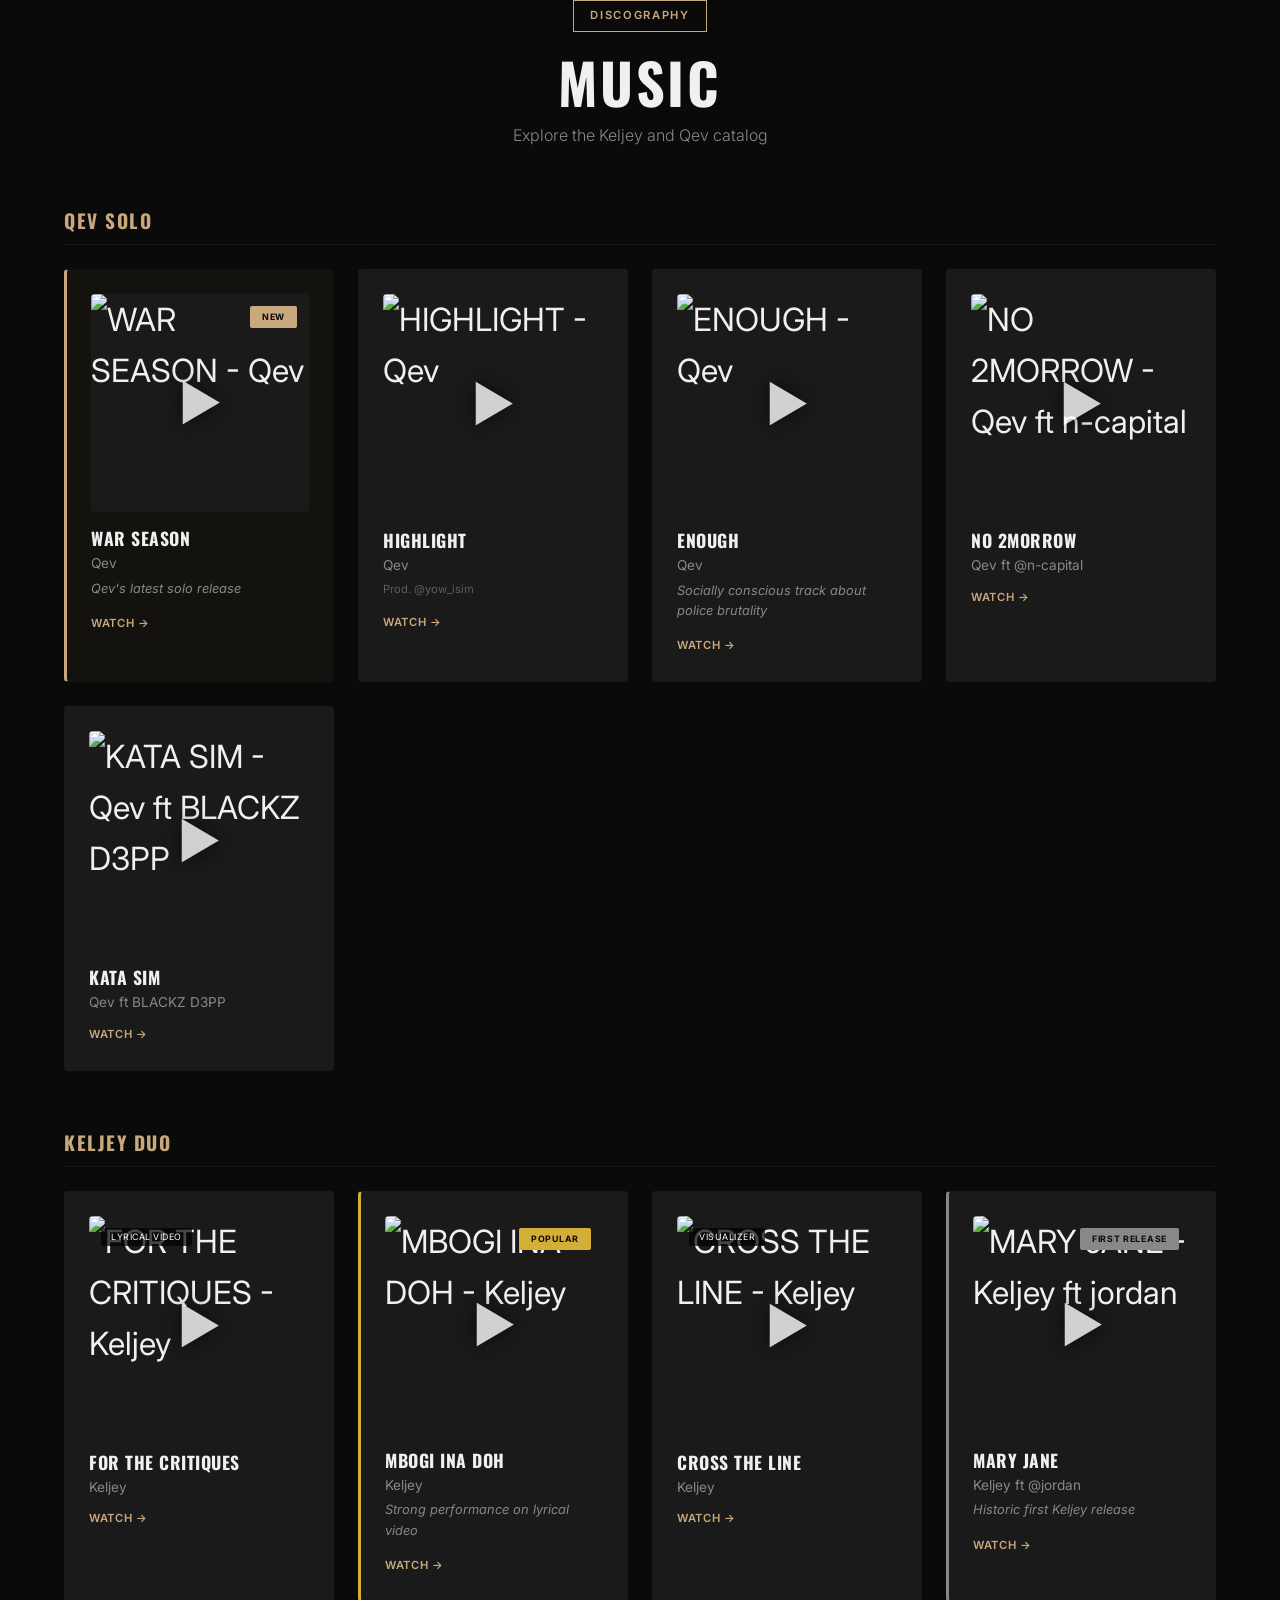
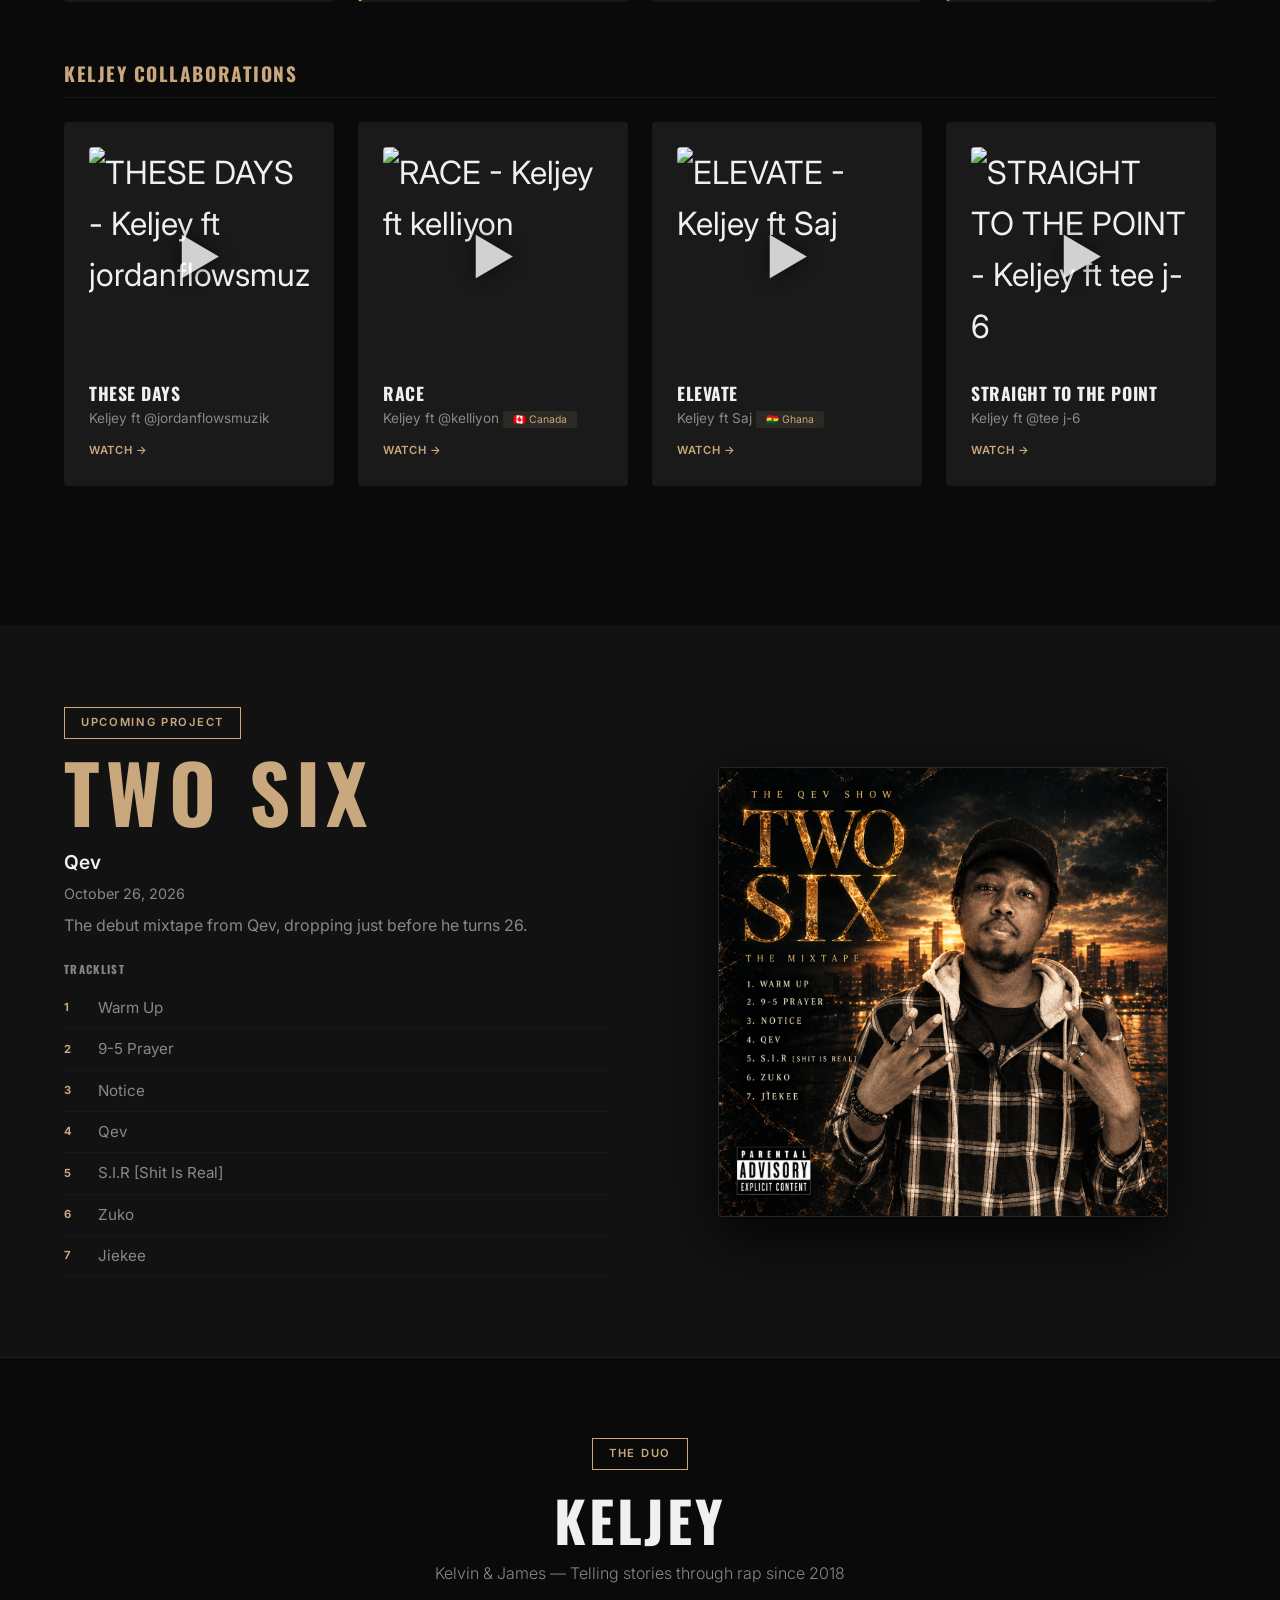
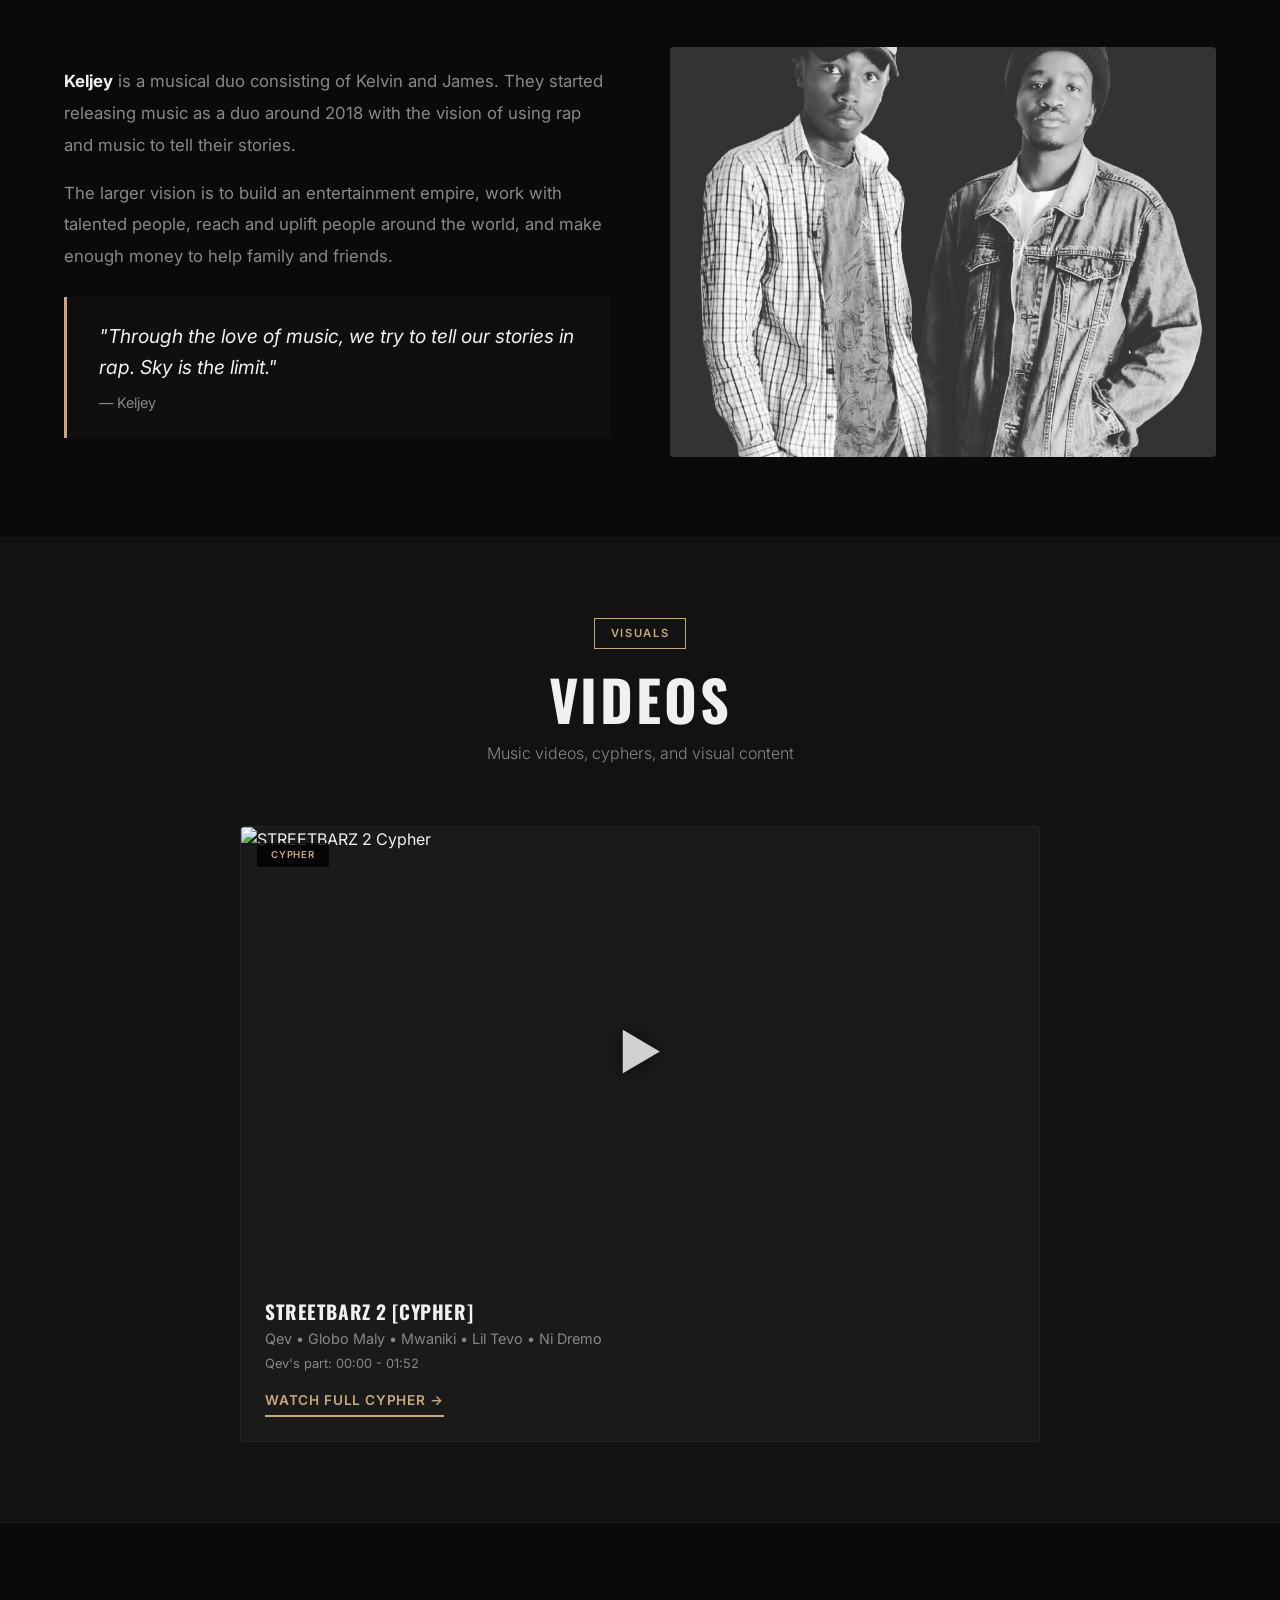
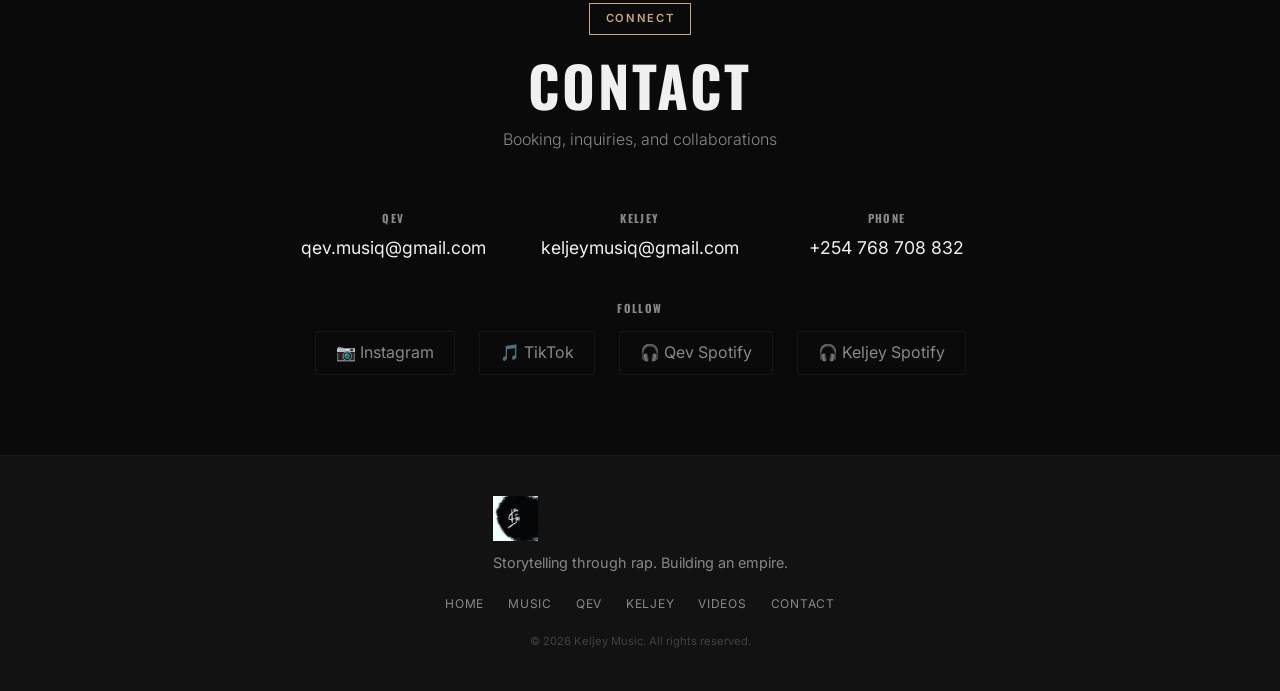
==== commit 1adac6e9: "Add YouTube links to Two Six tracklist" ====
--- a/index.html
+++ b/index.html
@@ -141,6 +141,17 @@
             object-fit: cover;
             display: block;
         }
+        /* Added style for clickable tracklist */
+        .tracklist ol li a {
+            color: inherit;
+            text-decoration: none;
+            transition: color 0.3s ease;
+            display: block;
+            width: 100%;
+        }
+        .tracklist ol li a:hover {
+            color: var(--accent);
+        }
     </style>
 </head>
 <body>
@@ -429,13 +440,13 @@
                     <div class="tracklist">
                         <h4>Tracklist</h4>
                         <ol>
-                            <li>Warm Up</li>
-                            <li>9-5 Prayer</li>
-                            <li>Notice</li>
-                            <li>Qev</li>
-                            <li>S.I.R [Shit Is Real]</li>
-                            <li>Zuko</li>
-                            <li>Jiekee</li>
+                            <li><a href="https://youtu.be/gPejAc9lql4" target="_blank" rel="noopener noreferrer">Warm Up</a></li>
+                            <li><a href="https://youtu.be/eVu0Ak9nekY" target="_blank" rel="noopener noreferrer">9-5 Prayer</a></li>
+                            <li><a href="https://youtu.be/I7kV7Gax_bg" target="_blank" rel="noopener noreferrer">Notice</a></li>
+                            <li><a href="https://youtu.be/_Gxrb0JY9AQ" target="_blank" rel="noopener noreferrer">Qev</a></li>
+                            <li><a href="https://youtu.be/uxY3rnK2138" target="_blank" rel="noopener noreferrer">S.I.R [Shit Is Real]</a></li>
+                            <li><a href="https://youtu.be/4qNurExhkHI" target="_blank" rel="noopener noreferrer">Zuko</a></li>
+                            <li><a href="https://youtu.be/S9GWT2erbeU" target="_blank" rel="noopener noreferrer">Jiekee</a></li>
                         </ol>
                     </div>
                 </div>
@@ -555,4 +566,4 @@
 
     <script src="js/main.js"></script>
 </body>
-</html>
+    </html>
